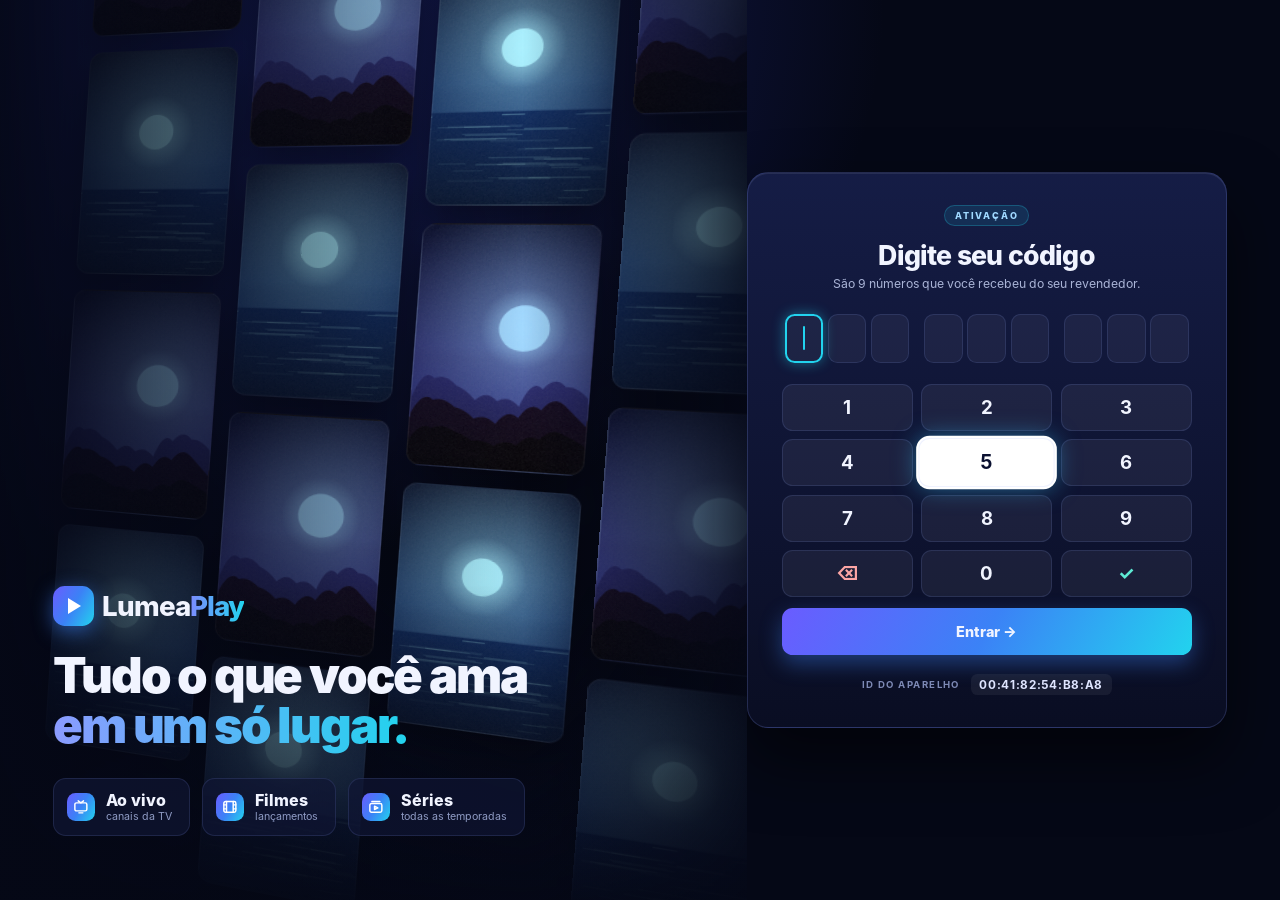
==== web/tv/index.html @ e26d9250 "LumeaPlay: app de TV, projeto Android e painel de códigos - App de TV em HTML/JS: ativação por códig" ====
<!doctype html>
<html lang="pt-BR">
<head>
<meta charset="utf-8">
<meta name="viewport" content="width=device-width,initial-scale=1">
<title>LumeaPlay</title>
<link rel="stylesheet" href="css/app.css">
</head>
<body>
<div class="glowbg"></div>
<div id="app"></div>
<div id="modal" class="hide"></div>
<div id="loading" class="hide"><div class="spin"></div><div id="loadmsg">Carregando…</div></div>
<div id="toast"></div>
<div id="wp" class="hide"><video id="wv" playsinline></video><div class="ov"><h2 id="wt"></h2><div class="bar"><i id="wb"></i></div><div class="tm"><span id="wc"></span><span id="wd"></span></div></div></div>
<script src="js/config.js"></script>
<script src="js/art.js"></script>
<script src="js/m3u.js"></script>
<script src="js/app.js"></script>
</body>
</html>
---- web/tv/css/app.css ----
@font-face{font-family:LInter;src:url(../fonts/Inter-Regular.otf);font-weight:400}
@font-face{font-family:LInter;src:url(../fonts/Inter-SemiBold.otf);font-weight:600}
@font-face{font-family:LInter;src:url(../fonts/Inter-Bold.otf);font-weight:700}
@font-face{font-family:LInter;src:url(../fonts/Inter-ExtraBold.otf);font-weight:800}
@font-face{font-family:LInter;src:url(../fonts/Inter-Black.otf);font-weight:900}
:root{--bg:#050816;--glass:rgba(16,22,52,.72);--line:rgba(140,160,255,.14);--txt:#f1f4ff;--mut:#8f9bc4;
--a1:#5b5bff;--a2:#22d3ee;--grad:linear-gradient(120deg,#6a5cff 0%,#3b82f6 50%,#22d3ee 100%);--glow:0 0 0 .2rem #fff,0 0 2.2rem rgba(56,189,248,.55)}
*{box-sizing:border-box;margin:0;padding:0}
html{font-size:calc(100vw / 120)}
body{width:100vw;height:100vh;overflow:hidden;background:var(--bg);color:var(--txt);font-family:LInter,Inter,Roboto,Arial,sans-serif;-webkit-font-smoothing:antialiased;cursor:none;user-select:none}
svg{width:1.5rem;height:1.5rem;fill:none;stroke:currentColor;stroke-width:2;stroke-linecap:round;stroke-linejoin:round;flex:none}
.glowbg{position:fixed;inset:0;z-index:-1;background:radial-gradient(ellipse at 15% 0%,#1b2475 0%,transparent 45%),var(--bg)}
.hide{display:none!important}
.ell{white-space:nowrap;overflow:hidden;text-overflow:ellipsis}
.logo{display:flex;align-items:center;gap:.75rem;font-weight:800;font-size:1.85rem;letter-spacing:-.035em;white-space:nowrap}
.logo b{width:2.7rem;height:2.7rem;border-radius:.85rem;background:var(--grad);display:grid;place-items:center;box-shadow:0 .5rem 1.8rem rgba(59,130,246,.55);flex:none}
.logo b:after{content:"";border-left:.95rem solid #fff;border-top:.6rem solid transparent;border-bottom:.6rem solid transparent;margin-left:.25rem}
.logo em{font-style:normal;background:linear-gradient(90deg,#7c8cff,#22d3ee);-webkit-background-clip:text;background-clip:text;color:transparent}
.logo.big{font-size:2.6rem}.logo.big b{width:3.8rem;height:3.8rem;border-radius:1.1rem}.logo.big b:after{border-left-width:1.3rem;border-top-width:.8rem;border-bottom-width:.8rem}
.screen{position:absolute;inset:0}

/* ===== ativação ===== */
.lg-wrap{position:absolute;inset:0;display:grid;grid-template-columns:1fr 50rem}
.lg-left{position:relative;overflow:hidden}
.stack{position:absolute;inset:-8rem -4rem -8rem 6rem;display:flex;gap:1.4rem;transform:perspective(90rem) rotateY(-16deg) rotateZ(4deg) scale(1.05);transform-origin:left center}
.colp{display:flex;flex-direction:column;gap:1.4rem}
.pp{width:13rem;height:19.5rem;border-radius:1.1rem;background-size:cover;background-position:center;box-shadow:0 1.5rem 3rem rgba(0,0,0,.5);border:1px solid rgba(255,255,255,.08)}
.lg-fade{position:absolute;inset:0;background:linear-gradient(90deg,rgba(5,8,22,.92) 0%,rgba(5,8,22,.45) 40%,rgba(5,8,22,0) 70%,rgba(5,8,22,.85) 100%),linear-gradient(0deg,rgba(5,8,22,.9),transparent 35%)}
.lg-copy{position:absolute;left:5rem;bottom:6rem;right:8rem}
.lg-copy h1{font-size:4.6rem;font-weight:900;letter-spacing:-.045em;line-height:1.02;margin:2.2rem 0 2.6rem}
.lg-copy h1 span{background:linear-gradient(90deg,#8b9bff,#22d3ee);-webkit-background-clip:text;background-clip:text;color:transparent}
.feat{display:flex;gap:1.2rem}
.feat div{display:grid;grid-template-columns:auto 1fr;column-gap:1rem;align-items:center;padding:1.1rem 1.6rem 1.1rem 1.2rem;border-radius:1.2rem;background:rgba(16,22,52,.7);border:1px solid var(--line)}
.feat svg{grid-row:span 2;width:2.6rem;height:2.6rem;padding:.55rem;border-radius:.8rem;background:var(--grad);color:#fff;stroke-width:2.2}
.feat b{font-size:1.5rem;font-weight:800}.feat small{color:var(--mut);font-size:1rem}
.lg-right{display:flex;align-items:center;justify-content:center;padding:3rem 5rem 3rem 0}
.lg-card{width:100%;padding:3rem 3.2rem;border-radius:2rem;background:linear-gradient(180deg,rgba(22,30,72,.95),rgba(10,14,36,.96));border:1px solid rgba(140,160,255,.2);box-shadow:0 3rem 6rem rgba(0,0,0,.55),inset 0 1px 0 rgba(255,255,255,.08);text-align:center}
.step{display:inline-block;font-size:.85rem;font-weight:800;letter-spacing:.2em;color:#9fd8ff;padding:.4rem .9rem;border-radius:2rem;background:rgba(34,211,238,.1);border:1px solid rgba(34,211,238,.25)}
.lg-card h2{font-size:2.5rem;font-weight:800;letter-spacing:-.03em;margin:1.2rem 0 .5rem}
.lg-card p.sub{color:#a9b3d6;font-size:1.15rem;margin-bottom:2rem;min-height:1.5rem}
.lg-card p.sub.err{color:#fca5a5;font-weight:600}
.code9{display:flex;justify-content:center;gap:1.4rem;margin-bottom:2rem}
.code9 .g{display:flex;gap:.45rem}
.code9 .d{width:3.6rem;height:4.6rem;border-radius:.9rem;background:rgba(255,255,255,.05);border:1px solid var(--line);display:grid;place-items:center;font-size:2.2rem;font-weight:800}
.code9 .d.fill{background:rgba(91,91,255,.18);border-color:rgba(124,140,255,.45)}
.code9 .d.cur{border:2px solid var(--a2);box-shadow:0 0 1.2rem rgba(34,211,238,.45)}
.code9 .d.cur:after{content:"";width:.15rem;height:2.2rem;background:var(--a2);border-radius:1rem;animation:blink 1s steps(2) infinite}
@keyframes blink{50%{opacity:0}}
.shake{animation:shake .4s}
@keyframes shake{20%,60%{transform:translateX(-.8rem)}40%,80%{transform:translateX(.8rem)}}
.kp{display:grid;grid-template-columns:repeat(3,1fr);gap:.8rem;margin-bottom:1rem}
.kp div{height:4.4rem;border-radius:1rem;background:rgba(255,255,255,.06);border:1px solid var(--line);display:grid;place-items:center;font-size:1.75rem;font-weight:700;transition:transform .12s}
.kp div.del{color:#fca5a5}.kp div.okk{color:#5eead4}
.kp div.on,.enter.on{background:#fff;color:#0a1030;box-shadow:var(--glow);transform:scale(1.04)}
.enter{height:4.4rem;border-radius:1rem;background:var(--grad);display:grid;place-items:center;font-size:1.35rem;font-weight:800;box-shadow:0 .8rem 2rem rgba(59,130,246,.4);margin-bottom:1.8rem;transition:transform .12s}
.dev{display:flex;justify-content:center;align-items:center;gap:1rem;color:#7d89b5;font-size:.9rem;font-weight:700;letter-spacing:.15em}
.dev b{color:#dfe5ff;letter-spacing:.06em;font-size:1.1rem;padding:.35rem .8rem;border-radius:.6rem;background:rgba(255,255,255,.06)}

/* ===== perfis ===== */
.prof{height:100vh;display:flex;flex-direction:column;align-items:center;justify-content:center;gap:3rem}
.prof .logo{position:absolute;top:3rem;left:4rem}
.prof h1{font-size:3.4rem;font-weight:800;letter-spacing:-.03em}
.prof p.s{color:var(--mut);font-size:1.3rem;margin-top:-2rem}
.pfs{display:flex;gap:2.4rem}
.pf{text-align:center;color:#8f9bc4;font-size:1.35rem;font-weight:600;width:11rem}
.pf .a{width:11rem;height:11rem;border-radius:50%;margin-bottom:1rem;display:grid;place-items:center;font-size:5rem;transition:transform .15s}
.pf.on{color:#fff}.pf.on .a{box-shadow:var(--glow);transform:scale(1.07)}
.ghost{border:1px solid var(--line);background:var(--glass);color:#b4bede;padding:.9rem 2.4rem;border-radius:3rem;font-size:1.15rem;font-weight:600}
.ghost.on{background:#fff;color:#0a1030;box-shadow:var(--glow)}
.pf .x{display:block;font-size:.95rem;color:#fca5a5;margin-top:.3rem}

/* ===== nav ===== */
.nav{position:absolute;z-index:5;top:0;left:0;right:0;height:7.5rem;display:flex;align-items:center;padding:0 4rem;gap:3rem;background:linear-gradient(180deg,rgba(5,8,22,.95),rgba(5,8,22,0))}
.nav .items{display:flex;gap:.4rem;margin:0 auto;padding:.45rem;border-radius:3rem;background:var(--glass);border:1px solid var(--line)}
.nav .items div{display:flex;align-items:center;gap:.6rem;font-size:1.2rem;color:#b4bede;font-weight:600;padding:.75rem 1.6rem;border-radius:3rem;transition:background .15s}
.nav .items div svg{width:1.35rem;height:1.35rem}
.nav .items div.sel{color:#fff;background:var(--grad);box-shadow:0 .4rem 1.5rem rgba(59,130,246,.45)}
.nav .items div.on{background:#fff;color:#0a1030;box-shadow:var(--glow)}
.nav .right{display:flex;align-items:center;gap:1.4rem;font-size:1.25rem;color:#dfe5ff;font-weight:600}
.ib{width:3rem;height:3rem;border-radius:50%;background:var(--glass);border:1px solid var(--line);display:grid;place-items:center}
.ib.on{background:#fff;color:#0a1030;box-shadow:var(--glow)}
.av{width:3rem;height:3rem;border-radius:50%;display:grid;place-items:center;font-size:1.5rem;box-shadow:0 0 0 .18rem rgba(255,255,255,.25)}
.av.on{box-shadow:var(--glow)}
#tab{position:absolute;inset:0}

/* ===== listas ===== */
.panel{background:var(--glass);border:1px solid var(--line);border-radius:1.4rem;padding:1rem;display:flex;flex-direction:column;overflow:hidden}
.panel h4{font-size:.85rem;letter-spacing:.18em;color:var(--mut);padding:.6rem .8rem 1rem;font-weight:700;flex:none}
.vl{position:relative;flex:1;overflow:hidden}
.vl .tr{position:absolute;left:0;right:0;top:0;transition:transform .16s ease-out}
.vl .it{position:absolute;left:0;right:0}
.empty{color:var(--mut);font-size:1.2rem;padding:2rem 1rem;text-align:center}

.lv-cols{position:absolute;left:4rem;top:9rem;bottom:3rem;width:44rem;display:flex}
.lv-cols .panel{flex:1}
.cat{display:flex;align-items:center;gap:1rem;padding:0 1rem;height:4.2rem;margin:.2rem 0;border-radius:.9rem;font-size:1.15rem;color:#b4bede}
.cat em{font-style:normal;width:2.6rem;height:2.6rem;border-radius:.7rem;background:rgba(255,255,255,.06);display:grid;place-items:center;font-size:1.2rem;flex:none}
.cat b{flex:1;font-weight:600;min-width:0}
.cat span{font-size:.95rem;color:#6b779f}
.cat i{font-style:normal;color:#6b779f;font-size:1.6rem;margin-left:.4rem}
.cat.on{background:#fff;color:#0a1030;box-shadow:0 0 2rem rgba(56,189,248,.35)}
.cat.on em{background:var(--grad)}.cat.on span,.cat.on i{color:#5a6488}
.back{display:flex;align-items:center;gap:1rem;padding:.6rem .8rem 1.1rem;margin-bottom:.6rem;border-bottom:1px solid var(--line);flex:none}
.back>span{width:2.6rem;height:2.6rem;border-radius:50%;background:rgba(255,255,255,.08);display:grid;place-items:center;font-size:1.6rem}
.back small{display:block;font-size:.75rem;letter-spacing:.15em;color:var(--mut);font-weight:700}
.back b{font-size:1.35rem}.back em{margin-left:auto;font-style:normal;color:var(--mut)}
.chi{display:flex;align-items:center;gap:1rem;padding:0 .8rem;height:4.6rem;margin:.15rem 0;border-radius:.9rem}
.chi .no{width:2.6rem;color:#6b779f;font-weight:700;font-size:.95rem;flex:none}
.lgo{width:4.6rem;height:3rem;border-radius:.6rem;display:grid;place-items:center;font-weight:900;font-size:.9rem;flex:none;overflow:hidden;position:relative;color:#fff}
.lgo img{position:absolute;inset:0;width:100%;height:100%;object-fit:contain;background:#0d1433;padding:.25rem}
.chi .tx{flex:1;min-width:0}
.chi .tx b{display:block;font-size:1.15rem;font-weight:700}
.chi .tx small{display:block;color:#8f9bc4;font-size:.9rem}
.chi .st{color:#fbbf24;font-size:1.1rem}
.chi.on{background:#fff;color:#0a1030;box-shadow:0 0 2rem rgba(56,189,248,.35)}.chi.on .tx small,.chi.on .no{color:#5a6488}
.pv{position:absolute;right:4rem;top:9rem;width:66rem;height:37rem;border-radius:1.4rem;overflow:hidden;border:1px solid var(--line);box-shadow:0 2rem 5rem rgba(0,0,0,.5);background:#0a1030 center/cover}
.pv .blur{position:absolute;inset:-2rem;background:center/cover;filter:blur(2.5rem) saturate(1.4);opacity:.55}
.pv .big{position:absolute;left:50%;top:46%;transform:translate(-50%,-50%);width:22rem;height:14rem;display:grid;place-items:center}
.pv .big img{max-width:100%;max-height:100%;object-fit:contain;filter:drop-shadow(0 1rem 2rem rgba(0,0,0,.5))}
.pv .big .ini{font-size:6rem;font-weight:900;letter-spacing:-.04em}
.pv:after{content:"";position:absolute;inset:0;background:linear-gradient(0deg,rgba(3,6,20,.8),transparent 45%)}
.pv .hint{position:absolute;z-index:2;left:2rem;bottom:1.6rem;font-size:1.1rem;color:#cfd6f2;display:flex;gap:1.5rem}
.pv .hint b{display:inline-grid;place-items:center;min-width:2.4rem;height:1.8rem;padding:0 .5rem;border-radius:.4rem;background:rgba(255,255,255,.15);color:#fff;font-size:.85rem;margin-right:.5rem}
.lv-info{position:absolute;right:4rem;top:47.5rem;width:66rem;display:flex;gap:1.6rem;align-items:center;padding:1.5rem 1.8rem;border-radius:1.4rem;background:var(--glass);border:1px solid var(--line)}
.lv-info .chn{font-size:1rem;color:var(--mut)}
.lv-info h2{font-size:2rem;font-weight:800;letter-spacing:-.02em;max-width:36rem}
.lv-info p{font-size:1.1rem;color:#cfd6f2}
.badge{display:inline-flex;align-items:center;gap:.5rem;background:#ef4444;font-weight:800;font-size:.9rem;letter-spacing:.12em;padding:.35rem .8rem;border-radius:.5rem;flex:none}
.badge:before{content:"";width:.5rem;height:.5rem;background:#fff;border-radius:50%}
.btns{display:flex;gap:1rem}
.btn{display:flex;align-items:center;gap:.8rem;padding:1.05rem 2.1rem;border-radius:1rem;font-size:1.25rem;font-weight:700;background:rgba(255,255,255,.1);border:1px solid var(--line);white-space:nowrap;transition:transform .12s}
.btn.w{background:var(--grad);border-color:transparent;box-shadow:0 .6rem 2rem rgba(59,130,246,.45)}
.btn.on{box-shadow:var(--glow);transform:scale(1.04);background:#fff;color:#0a1030}

/* ===== VOD ===== */
.hero{position:absolute;left:0;right:0;top:0;height:40rem;background:#0a1030;overflow:hidden}
.hero .bg{position:absolute;right:0;top:0;width:70%;height:100%;background:center/cover;filter:saturate(1.2);transition:opacity .3s}
.hero .bgb{position:absolute;inset:-3rem;background:center/cover;filter:blur(3rem) saturate(1.3);opacity:.5}
.hero:before{content:"";position:absolute;inset:0;z-index:1;background:linear-gradient(90deg,var(--bg) 25%,rgba(5,8,22,.75) 45%,rgba(5,8,22,.1) 80%)}
.hero:after{content:"";position:absolute;inset:auto 0 0 0;height:20rem;z-index:1;background:linear-gradient(0deg,var(--bg) 15%,rgba(5,8,22,0))}
.hc{position:absolute;z-index:2;left:4rem;top:10rem;width:52rem}
.kind{display:flex;align-items:center;gap:.7rem;font-weight:700;letter-spacing:.22em;font-size:.95rem;color:#9fd8ff;margin-bottom:1rem;text-transform:uppercase}
.kind i{width:.55rem;height:.55rem;border-radius:50%;background:var(--a2);box-shadow:0 0 .8rem var(--a2)}
.ttl{font-size:4.4rem;font-weight:900;line-height:1;letter-spacing:-.045em;margin-bottom:1.2rem;text-shadow:0 .4rem 2rem rgba(0,0,0,.5);display:-webkit-box;-webkit-line-clamp:2;-webkit-box-orient:vertical;overflow:hidden}
.meta{display:flex;align-items:center;gap:.7rem;font-size:1.1rem;color:#cfd6f2;margin-bottom:1.1rem;flex-wrap:wrap}
.meta>span{padding:.3rem .8rem;border-radius:.5rem;background:rgba(255,255,255,.07);border:1px solid var(--line)}
.meta .m{color:#5eead4;background:rgba(45,212,191,.12);border-color:rgba(45,212,191,.3);font-weight:700}
.rows{position:absolute;z-index:2;left:0;right:0;top:31rem;bottom:0;overflow:hidden}
.row{position:absolute;left:0;right:0;height:24rem;padding-left:4rem;transition:top .18s ease-out}
.row h3{font-size:1.45rem;font-weight:800;margin-bottom:1rem;display:flex;align-items:center;gap:.9rem}
.row h3:before{content:"";width:.3rem;height:1.4rem;border-radius:1rem;background:var(--grad)}
.row h3 small{color:var(--mut);font-size:1rem;font-weight:500}
.strip{position:relative;height:19rem}
.strip .tr{position:absolute;left:0;top:0;height:100%;transition:transform .16s ease-out}
.po{position:absolute;top:.5rem;width:11.6rem;height:17.4rem;border-radius:1rem;background:#101839 center/cover;overflow:hidden;border:1px solid var(--line);transition:transform .15s}
.po img{position:absolute;inset:0;width:100%;height:100%;object-fit:cover}
.po .t{position:absolute;left:.7rem;right:.7rem;bottom:.8rem;font-size:1.05rem;font-weight:800;line-height:1.15;text-shadow:0 .2rem .8rem rgba(0,0,0,.9);z-index:1}
.po:before{content:"";position:absolute;inset:0;z-index:1;background:linear-gradient(0deg,rgba(3,6,20,.85),rgba(3,6,20,0) 50%)}
.po.img:before,.po.img .t{display:none}
.po .pg{position:absolute;left:.6rem;right:.6rem;bottom:.5rem;height:.3rem;border-radius:1rem;background:rgba(255,255,255,.25);z-index:2}.po .pg i{display:block;height:100%;border-radius:1rem;background:var(--grad)}
.po.on{transform:scale(1.08);z-index:3;box-shadow:var(--glow);border-color:transparent}
.vod-empty{position:absolute;left:4rem;top:14rem;font-size:1.6rem;color:var(--mut)}

/* ===== detalhe ===== */
.det .hero{height:100%}
.det .hero:before{background:linear-gradient(90deg,var(--bg) 22%,rgba(5,8,22,.8) 45%,rgba(5,8,22,.15) 80%)}
.det .hc{top:7rem}
.det .poster{position:absolute;z-index:2;right:6rem;top:7rem;width:20rem;height:30rem;border-radius:1.4rem;background:#101839 center/cover;box-shadow:0 2rem 5rem rgba(0,0,0,.6);border:1px solid var(--line);overflow:hidden}
.det .poster img{width:100%;height:100%;object-fit:cover}
.det .syn{font-size:1.25rem;line-height:1.55;color:#d7ddf5;margin-bottom:1.8rem;max-width:46rem}
.eprow{position:absolute;z-index:3;left:4rem;right:0;bottom:3rem}
.sel-s{display:inline-flex;gap:.4rem;margin-bottom:1.3rem;padding:.4rem;border-radius:3rem;background:var(--glass);border:1px solid var(--line);max-width:calc(100% - 4rem);overflow:hidden}
.sel-s span{font-size:1.1rem;font-weight:700;padding:.6rem 1.3rem;border-radius:3rem;color:#b4bede;white-space:nowrap}
.sel-s span.s{background:var(--grad);color:#fff}
.sel-s span.on{background:#fff;color:#0a1030;box-shadow:var(--glow)}
.eps{position:relative;height:13rem}
.eps .tr{position:absolute;left:0;top:0;height:100%;transition:transform .16s ease-out}
.ep{position:absolute;top:0;width:21rem;height:12.4rem;padding:1.1rem 1.2rem;border-radius:1.2rem;background:rgba(16,22,52,.8);border:1px solid var(--line);transition:transform .15s}
.ep .n{display:inline-block;font-size:.85rem;font-weight:800;letter-spacing:.12em;color:#9fd8ff;margin-bottom:.5rem}
.ep h5{font-size:1.2rem;font-weight:700;line-height:1.25;display:-webkit-box;-webkit-line-clamp:3;-webkit-box-orient:vertical;overflow:hidden}
.ep .pg{position:absolute;left:1.2rem;right:1.2rem;bottom:1rem;height:.3rem;border-radius:1rem;background:rgba(255,255,255,.18)}.ep .pg i{display:block;height:100%;border-radius:1rem;background:var(--grad)}
.ep .ok{position:absolute;right:1rem;top:1rem;color:#5eead4;font-size:1rem;font-weight:800}
.ep.on{background:#fff;color:#0a1030;box-shadow:var(--glow);transform:scale(1.04)}.ep.on .n{color:#2563eb}

/* ===== config ===== */
.cfg{position:absolute;left:4rem;right:4rem;top:9.5rem;bottom:3rem;display:grid;grid-template-columns:24rem 1fr;column-gap:2rem;row-gap:2rem;align-content:start}
.cfg h1{font-size:2.6rem;font-weight:800;letter-spacing:-.03em;grid-column:1/-1}
.opts{background:var(--glass);border:1px solid var(--line);border-radius:1.4rem;padding:1rem;align-self:start}
.opts div{font-size:1.2rem;color:#b4bede;padding:1rem 1.1rem;border-radius:.9rem;margin-bottom:.2rem;display:flex;gap:1rem;align-items:center;font-weight:600}
.opts div.sel{background:rgba(59,130,246,.18);color:#fff}
.opts div.on{background:#fff;color:#0a1030}
.pan{background:var(--glass);border:1px solid var(--line);border-radius:1.4rem;padding:.6rem 2rem}
.li{display:flex;justify-content:space-between;align-items:center;gap:2rem;padding:1.4rem 0;border-bottom:1px solid var(--line);font-size:1.3rem;font-weight:600}
.li:last-child{border:0}
.li small{display:block;color:#7d89b5;font-size:.9rem;margin-bottom:.35rem;letter-spacing:.12em;font-weight:700}
.li .g{color:#5eead4;font-weight:700}.li .r{color:#fca5a5;font-weight:700}.li .m{color:var(--mut);font-weight:500}
.plan{display:flex;gap:1.6rem;align-items:center;background:var(--grad);border-radius:1.4rem;padding:1.8rem 2.2rem;margin-bottom:1.2rem;box-shadow:0 1rem 3rem rgba(59,130,246,.35)}
.plan .logo b{background:rgba(255,255,255,.2);box-shadow:none}
.plan h3{font-size:1.6rem;font-weight:800}.plan p{color:#e8f3ff;font-size:1.1rem;margin-top:.3rem}
.plan .d{margin-left:auto;text-align:right}.plan .d b{font-size:3.4rem;font-weight:900;line-height:1;letter-spacing:-.04em}.plan .d small{display:block;color:#e8f3ff;font-weight:600}
.pan .btns{padding:1.4rem 0}
.choice{display:flex;gap:.8rem;flex-wrap:wrap;padding:1.4rem 0}
.choice span{padding:.9rem 1.6rem;border-radius:3rem;background:rgba(255,255,255,.07);border:1px solid var(--line);font-size:1.15rem;font-weight:700}
.choice span.s{background:var(--grad);border-color:transparent}
.choice span.on{background:#fff;color:#0a1030;box-shadow:var(--glow)}

/* ===== busca ===== */
.srch{position:absolute;left:4rem;right:4rem;top:9.5rem;bottom:3rem;display:grid;grid-template-columns:38rem 1fr;gap:2rem}
.sq{height:4.4rem;border-radius:1rem;background:rgba(255,255,255,.06);border:1px solid var(--line);display:flex;align-items:center;gap:1rem;padding:0 1.3rem;font-size:1.5rem;font-weight:700;margin-bottom:1.2rem}
.sq span{color:var(--mut);font-weight:500}
.kb{display:grid;grid-template-columns:repeat(6,1fr);gap:.5rem}
.kb div{height:3.6rem;border-radius:.7rem;background:rgba(255,255,255,.06);display:grid;place-items:center;font-size:1.3rem;font-weight:700}
.kb div.w2{grid-column:span 2}.kb div.w3{grid-column:span 3}
.kb div.on{background:#fff;color:#0a1030;box-shadow:var(--glow)}
.res .chi .tp{font-size:.8rem;font-weight:800;letter-spacing:.1em;padding:.25rem .6rem;border-radius:.4rem;background:rgba(59,130,246,.2);color:#9fd8ff}
.res .chi.on .tp{background:#dbeafe;color:#1d4ed8}

/* ===== overlays ===== */
#loading{position:fixed;inset:0;z-index:50;background:rgba(5,8,22,.88);display:flex;flex-direction:column;align-items:center;justify-content:center;gap:2rem;font-size:1.4rem;font-weight:600;color:#cfd6f2}
.spin{width:5rem;height:5rem;border-radius:50%;border:.45rem solid rgba(255,255,255,.1);border-top-color:var(--a2);animation:sp 1s linear infinite}
@keyframes sp{to{transform:rotate(360deg)}}
#toast{position:fixed;z-index:60;left:50%;bottom:4rem;transform:translateX(-50%) translateY(10rem);padding:1.1rem 2rem;border-radius:1rem;background:#fff;color:#0a1030;font-size:1.2rem;font-weight:700;box-shadow:0 1rem 3rem rgba(0,0,0,.5);transition:transform .25s;max-width:70rem;text-align:center}
#toast.show{transform:translateX(-50%) translateY(0)}
#modal{position:fixed;inset:0;z-index:55;background:rgba(3,6,20,.75);display:grid;place-items:center}
.mbox{width:46rem;padding:2.6rem;border-radius:1.8rem;background:linear-gradient(180deg,rgba(22,30,72,.98),rgba(10,14,36,.98));border:1px solid rgba(140,160,255,.25);text-align:center;box-shadow:0 3rem 6rem rgba(0,0,0,.6)}
.mbox h2{font-size:2rem;font-weight:800;margin-bottom:.8rem}
.mbox p{color:#a9b3d6;font-size:1.2rem;line-height:1.5;margin-bottom:2rem}
.mbox .btns{justify-content:center}
#wp{position:fixed;inset:0;z-index:40;background:#000}
#wp video{width:100%;height:100%;object-fit:contain;background:#000}
#wp .ov{position:absolute;left:0;right:0;bottom:0;padding:3rem 4rem;background:linear-gradient(0deg,rgba(0,0,0,.85),transparent);transition:opacity .3s}
#wp .ov h2{font-size:1.8rem;margin-bottom:1rem}
#wp .bar{height:.45rem;background:rgba(255,255,255,.2);border-radius:1rem}#wp .bar i{display:block;height:100%;background:var(--grad);border-radius:1rem}
#wp .tm{display:flex;justify-content:space-between;font-size:1.1rem;margin-top:.6rem;color:#cfd6f2}
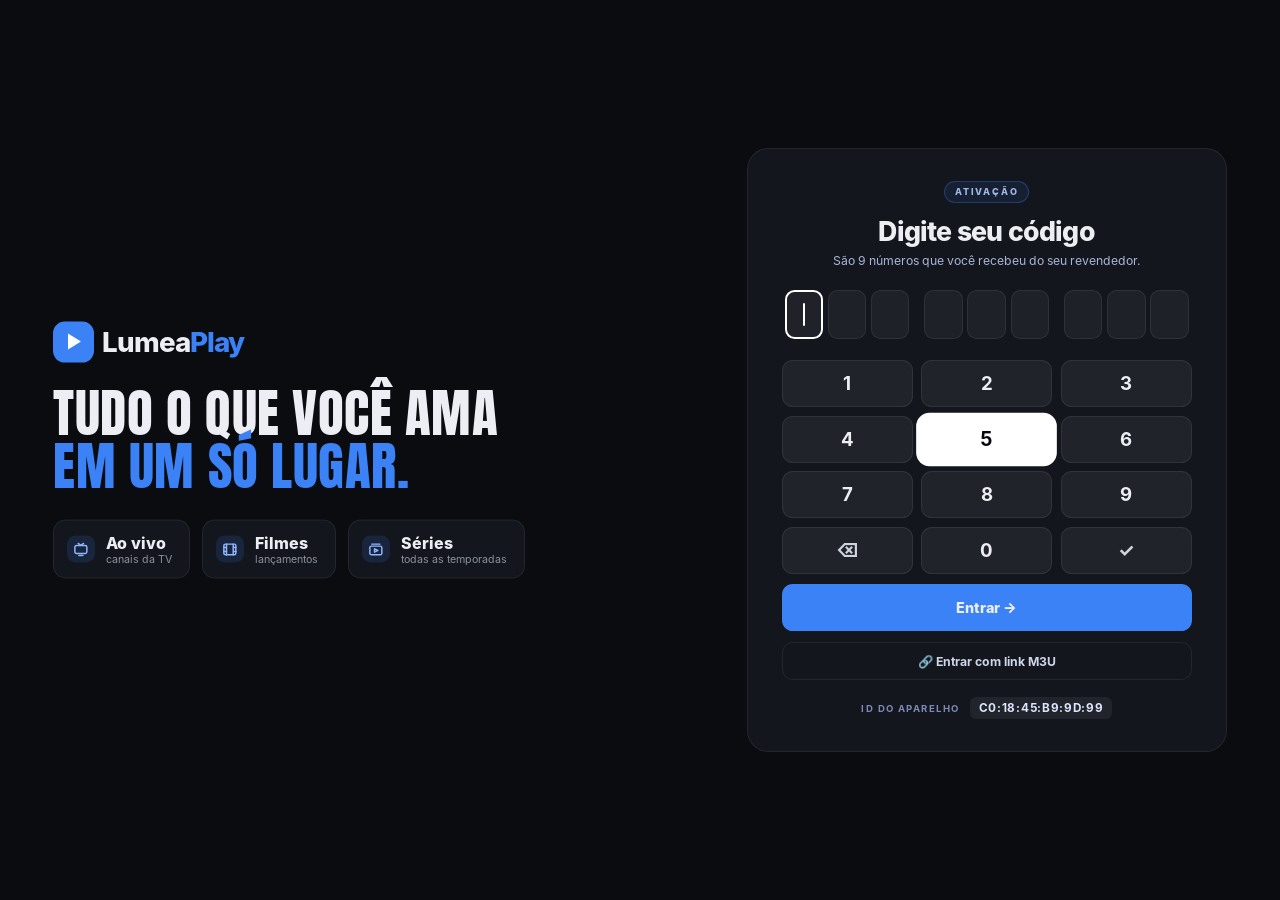
==== commit 1024bca2: "App mais leve e visual profissional, guia de programação e anti-travamento - Remove efeitos pesados " ====
--- a/web/tv/index.html
+++ b/web/tv/index.html
@@ -14,7 +14,6 @@
 <div id="toast"></div>
 <div id="wp" class="hide"><video id="wv" playsinline></video><div class="ov"><h2 id="wt"></h2><div class="bar"><i id="wb"></i></div><div class="tm"><span id="wc"></span><span id="wd"></span></div></div></div>
 <script src="js/config.js"></script>
-<script src="js/art.js"></script>
 <script src="js/m3u.js"></script>
 <script src="js/app.js"></script>
 </body>
--- a/web/tv/css/app.css
+++ b/web/tv/css/app.css
@@ -3,21 +3,26 @@
 @font-face{font-family:LInter;src:url(../fonts/Inter-Bold.otf);font-weight:700}
 @font-face{font-family:LInter;src:url(../fonts/Inter-ExtraBold.otf);font-weight:800}
 @font-face{font-family:LInter;src:url(../fonts/Inter-Black.otf);font-weight:900}
-:root{--bg:#050816;--glass:rgba(16,22,52,.72);--line:rgba(140,160,255,.14);--txt:#f1f4ff;--mut:#8f9bc4;
---a1:#5b5bff;--a2:#22d3ee;--grad:linear-gradient(120deg,#6a5cff 0%,#3b82f6 50%,#22d3ee 100%);--glow:0 0 0 .2rem #fff,0 0 2.2rem rgba(56,189,248,.55)}
+@font-face{font-family:LDisp;src:url(../fonts/Anton-Regular.ttf)}
+:root{--bg:#04060c;--card:#0b101c;--card2:#111829;--line:rgba(120,150,255,.12);--txt:#f3f6ff;--mut:#8b95b2;
+--blue:#2f7cff;--cyan:#22d3ee;--grad:linear-gradient(120deg,#1d4ed8 0%,#2f7cff 50%,#22d3ee 100%);
+--glow:0 0 0 .2rem #fff,0 0 2rem rgba(47,124,255,.45);--disp:LDisp,Anton,Impact,sans-serif}
 *{box-sizing:border-box;margin:0;padding:0}
 html{font-size:calc(100vw / 120)}
 body{width:100vw;height:100vh;overflow:hidden;background:var(--bg);color:var(--txt);font-family:LInter,Inter,Roboto,Arial,sans-serif;-webkit-font-smoothing:antialiased;cursor:none;user-select:none}
 svg{width:1.5rem;height:1.5rem;fill:none;stroke:currentColor;stroke-width:2;stroke-linecap:round;stroke-linejoin:round;flex:none}
-.glowbg{position:fixed;inset:0;z-index:-1;background:radial-gradient(ellipse at 15% 0%,#1b2475 0%,transparent 45%),var(--bg)}
+.glowbg{position:fixed;inset:0;z-index:-1;background:radial-gradient(ellipse at 10% 0%,#0f1d4a 0%,transparent 45%),var(--bg)}
 .hide{display:none!important}
 .ell{white-space:nowrap;overflow:hidden;text-overflow:ellipsis}
+.mut{color:var(--mut);font-size:1.1rem}
+.screen{position:absolute;inset:0}
 .logo{display:flex;align-items:center;gap:.75rem;font-weight:800;font-size:1.85rem;letter-spacing:-.035em;white-space:nowrap}
-.logo b{width:2.7rem;height:2.7rem;border-radius:.85rem;background:var(--grad);display:grid;place-items:center;box-shadow:0 .5rem 1.8rem rgba(59,130,246,.55);flex:none}
+.logo b{width:2.7rem;height:2.7rem;border-radius:.85rem;background:var(--grad);display:grid;place-items:center;box-shadow:0 .5rem 1.8rem rgba(47,124,255,.5);flex:none}
 .logo b:after{content:"";border-left:.95rem solid #fff;border-top:.6rem solid transparent;border-bottom:.6rem solid transparent;margin-left:.25rem}
-.logo em{font-style:normal;background:linear-gradient(90deg,#7c8cff,#22d3ee);-webkit-background-clip:text;background-clip:text;color:transparent}
+.logo em{font-style:normal;background:linear-gradient(90deg,#5b9bff,#22d3ee);-webkit-background-clip:text;background-clip:text;color:transparent}
 .logo.big{font-size:2.6rem}.logo.big b{width:3.8rem;height:3.8rem;border-radius:1.1rem}.logo.big b:after{border-left-width:1.3rem;border-top-width:.8rem;border-bottom-width:.8rem}
-.screen{position:absolute;inset:0}
+.logo.sm{font-size:1.5rem;margin-bottom:2.2rem}.logo.sm b{width:2.3rem;height:2.3rem;border-radius:.7rem}
+.q{font-style:normal;font-size:.75rem;font-weight:800;padding:.1rem .45rem;border:1px solid rgba(255,255,255,.55);border-radius:.3rem;color:#e7ecff;flex:none;letter-spacing:.03em}
 
 /* ===== ativação ===== */
 .lg-wrap{position:absolute;inset:0;display:grid;grid-template-columns:1fr 50rem}
@@ -25,34 +30,34 @@
 .stack{position:absolute;inset:-8rem -4rem -8rem 6rem;display:flex;gap:1.4rem;transform:perspective(90rem) rotateY(-16deg) rotateZ(4deg) scale(1.05);transform-origin:left center}
 .colp{display:flex;flex-direction:column;gap:1.4rem}
 .pp{width:13rem;height:19.5rem;border-radius:1.1rem;background-size:cover;background-position:center;box-shadow:0 1.5rem 3rem rgba(0,0,0,.5);border:1px solid rgba(255,255,255,.08)}
-.lg-fade{position:absolute;inset:0;background:linear-gradient(90deg,rgba(5,8,22,.92) 0%,rgba(5,8,22,.45) 40%,rgba(5,8,22,0) 70%,rgba(5,8,22,.85) 100%),linear-gradient(0deg,rgba(5,8,22,.9),transparent 35%)}
+.lg-fade{position:absolute;inset:0;background:linear-gradient(90deg,rgba(4,6,12,.94) 0%,rgba(4,6,12,.5) 40%,rgba(4,6,12,0) 70%,rgba(4,6,12,.88) 100%),linear-gradient(0deg,rgba(4,6,12,.92),transparent 35%)}
 .lg-copy{position:absolute;left:5rem;bottom:6rem;right:8rem}
-.lg-copy h1{font-size:4.6rem;font-weight:900;letter-spacing:-.045em;line-height:1.02;margin:2.2rem 0 2.6rem}
-.lg-copy h1 span{background:linear-gradient(90deg,#8b9bff,#22d3ee);-webkit-background-clip:text;background-clip:text;color:transparent}
+.lg-copy h1{font-family:var(--disp);font-weight:400;font-size:5.6rem;text-transform:uppercase;letter-spacing:.01em;line-height:1;margin:2.2rem 0 2.6rem}
+.lg-copy h1 span{background:linear-gradient(90deg,#5b9bff,#22d3ee);-webkit-background-clip:text;background-clip:text;color:transparent}
 .feat{display:flex;gap:1.2rem}
-.feat div{display:grid;grid-template-columns:auto 1fr;column-gap:1rem;align-items:center;padding:1.1rem 1.6rem 1.1rem 1.2rem;border-radius:1.2rem;background:rgba(16,22,52,.7);border:1px solid var(--line)}
+.feat div{display:grid;grid-template-columns:auto 1fr;column-gap:1rem;align-items:center;padding:1.1rem 1.6rem 1.1rem 1.2rem;border-radius:1.2rem;background:rgba(11,16,28,.8);border:1px solid var(--line)}
 .feat svg{grid-row:span 2;width:2.6rem;height:2.6rem;padding:.55rem;border-radius:.8rem;background:var(--grad);color:#fff;stroke-width:2.2}
 .feat b{font-size:1.5rem;font-weight:800}.feat small{color:var(--mut);font-size:1rem}
 .lg-right{display:flex;align-items:center;justify-content:center;padding:3rem 5rem 3rem 0}
-.lg-card{width:100%;padding:3rem 3.2rem;border-radius:2rem;background:linear-gradient(180deg,rgba(22,30,72,.95),rgba(10,14,36,.96));border:1px solid rgba(140,160,255,.2);box-shadow:0 3rem 6rem rgba(0,0,0,.55),inset 0 1px 0 rgba(255,255,255,.08);text-align:center}
-.step{display:inline-block;font-size:.85rem;font-weight:800;letter-spacing:.2em;color:#9fd8ff;padding:.4rem .9rem;border-radius:2rem;background:rgba(34,211,238,.1);border:1px solid rgba(34,211,238,.25)}
+.lg-card{width:100%;padding:3rem 3.2rem;border-radius:2rem;background:linear-gradient(180deg,rgba(17,26,52,.96),rgba(8,12,24,.97));border:1px solid rgba(120,150,255,.2);box-shadow:0 3rem 6rem rgba(0,0,0,.55),inset 0 1px 0 rgba(255,255,255,.08);text-align:center}
+.step{display:inline-block;font-size:.85rem;font-weight:800;letter-spacing:.2em;color:#9cc4ff;padding:.4rem .9rem;border-radius:2rem;background:rgba(47,124,255,.12);border:1px solid rgba(47,124,255,.35)}
 .lg-card h2{font-size:2.5rem;font-weight:800;letter-spacing:-.03em;margin:1.2rem 0 .5rem}
 .lg-card p.sub{color:#a9b3d6;font-size:1.15rem;margin-bottom:2rem;min-height:1.5rem}
 .lg-card p.sub.err{color:#fca5a5;font-weight:600}
 .code9{display:flex;justify-content:center;gap:1.4rem;margin-bottom:2rem}
 .code9 .g{display:flex;gap:.45rem}
 .code9 .d{width:3.6rem;height:4.6rem;border-radius:.9rem;background:rgba(255,255,255,.05);border:1px solid var(--line);display:grid;place-items:center;font-size:2.2rem;font-weight:800}
-.code9 .d.fill{background:rgba(91,91,255,.18);border-color:rgba(124,140,255,.45)}
-.code9 .d.cur{border:2px solid var(--a2);box-shadow:0 0 1.2rem rgba(34,211,238,.45)}
-.code9 .d.cur:after{content:"";width:.15rem;height:2.2rem;background:var(--a2);border-radius:1rem;animation:blink 1s steps(2) infinite}
+.code9 .d.fill{background:rgba(47,124,255,.18);border-color:rgba(91,155,255,.5)}
+.code9 .d.cur{border:2px solid var(--cyan);box-shadow:0 0 1.2rem rgba(34,211,238,.45)}
+.code9 .d.cur:after{content:"";width:.15rem;height:2.2rem;background:var(--cyan);border-radius:1rem;animation:blink 1s steps(2) infinite}
 @keyframes blink{50%{opacity:0}}
 .shake{animation:shake .4s}
 @keyframes shake{20%,60%{transform:translateX(-.8rem)}40%,80%{transform:translateX(.8rem)}}
 .kp{display:grid;grid-template-columns:repeat(3,1fr);gap:.8rem;margin-bottom:1rem}
 .kp div{height:4.4rem;border-radius:1rem;background:rgba(255,255,255,.06);border:1px solid var(--line);display:grid;place-items:center;font-size:1.75rem;font-weight:700;transition:transform .12s}
 .kp div.del{color:#fca5a5}.kp div.okk{color:#5eead4}
-.kp div.on,.enter.on{background:#fff;color:#0a1030;box-shadow:var(--glow);transform:scale(1.04)}
-.enter{height:4.4rem;border-radius:1rem;background:var(--grad);display:grid;place-items:center;font-size:1.35rem;font-weight:800;box-shadow:0 .8rem 2rem rgba(59,130,246,.4);margin-bottom:1.8rem;transition:transform .12s}
+.kp div.on,.enter.on{background:#fff;color:#05070d;box-shadow:var(--glow);transform:scale(1.04)}
+.enter{height:4.4rem;border-radius:1rem;background:var(--grad);display:grid;place-items:center;font-size:1.35rem;font-weight:800;box-shadow:0 .8rem 2rem rgba(47,124,255,.4);margin-bottom:1.8rem;transition:transform .12s}
 .dev{display:flex;justify-content:center;align-items:center;gap:1rem;color:#7d89b5;font-size:.9rem;font-weight:700;letter-spacing:.15em}
 .dev b{color:#dfe5ff;letter-spacing:.06em;font-size:1.1rem;padding:.35rem .8rem;border-radius:.6rem;background:rgba(255,255,255,.06)}
 
@@ -62,167 +67,211 @@
 .prof h1{font-size:3.4rem;font-weight:800;letter-spacing:-.03em}
 .prof p.s{color:var(--mut);font-size:1.3rem;margin-top:-2rem}
 .pfs{display:flex;gap:2.4rem}
-.pf{text-align:center;color:#8f9bc4;font-size:1.35rem;font-weight:600;width:11rem}
+.pf{text-align:center;color:#8b95b2;font-size:1.35rem;font-weight:600;width:11rem}
 .pf .a{width:11rem;height:11rem;border-radius:50%;margin-bottom:1rem;display:grid;place-items:center;font-size:5rem;transition:transform .15s}
 .pf.on{color:#fff}.pf.on .a{box-shadow:var(--glow);transform:scale(1.07)}
-.ghost{border:1px solid var(--line);background:var(--glass);color:#b4bede;padding:.9rem 2.4rem;border-radius:3rem;font-size:1.15rem;font-weight:600}
-.ghost.on{background:#fff;color:#0a1030;box-shadow:var(--glow)}
 .pf .x{display:block;font-size:.95rem;color:#fca5a5;margin-top:.3rem}
-
-/* ===== nav ===== */
-.nav{position:absolute;z-index:5;top:0;left:0;right:0;height:7.5rem;display:flex;align-items:center;padding:0 4rem;gap:3rem;background:linear-gradient(180deg,rgba(5,8,22,.95),rgba(5,8,22,0))}
-.nav .items{display:flex;gap:.4rem;margin:0 auto;padding:.45rem;border-radius:3rem;background:var(--glass);border:1px solid var(--line)}
-.nav .items div{display:flex;align-items:center;gap:.6rem;font-size:1.2rem;color:#b4bede;font-weight:600;padding:.75rem 1.6rem;border-radius:3rem;transition:background .15s}
-.nav .items div svg{width:1.35rem;height:1.35rem}
-.nav .items div.sel{color:#fff;background:var(--grad);box-shadow:0 .4rem 1.5rem rgba(59,130,246,.45)}
-.nav .items div.on{background:#fff;color:#0a1030;box-shadow:var(--glow)}
-.nav .right{display:flex;align-items:center;gap:1.4rem;font-size:1.25rem;color:#dfe5ff;font-weight:600}
-.ib{width:3rem;height:3rem;border-radius:50%;background:var(--glass);border:1px solid var(--line);display:grid;place-items:center}
-.ib.on{background:#fff;color:#0a1030;box-shadow:var(--glow)}
-.av{width:3rem;height:3rem;border-radius:50%;display:grid;place-items:center;font-size:1.5rem;box-shadow:0 0 0 .18rem rgba(255,255,255,.25)}
+.ghost{border:1px solid var(--line);background:rgba(255,255,255,.05);color:#b4bede;padding:.9rem 2.4rem;border-radius:3rem;font-size:1.15rem;font-weight:600}
+.ghost.on{background:#fff;color:#05070d;box-shadow:var(--glow)}
+
+/* ===== barra superior ===== */
+.nav{position:absolute;z-index:6;top:0;left:0;right:0;height:7.5rem;display:flex;align-items:center;padding:0 3rem;background:linear-gradient(180deg,rgba(4,6,12,.94),rgba(4,6,12,0))}
+.nl{display:flex;align-items:center;gap:2rem}
+#clock{font-size:1.3rem;color:#a7b0c8;font-weight:500;white-space:nowrap}
+.nav .items{position:absolute;left:50%;transform:translateX(-50%);display:flex;gap:.3rem;padding:.4rem;border-radius:3rem;background:rgba(255,255,255,.07);border:1px solid rgba(255,255,255,.08)}
+.nav .items div{font-size:1.35rem;font-weight:700;color:#8e97ad;padding:.8rem 1.9rem;border-radius:3rem;transition:background .15s}
+.nav .items div.sel{background:rgba(47,124,255,.28);color:#fff}
+.nav .items div.on{background:#fff;color:#05070d;box-shadow:0 0 1.6rem rgba(255,255,255,.25)}
+.nav .right{margin-left:auto;display:flex;align-items:center;gap:1.2rem}
+.ib{width:3.6rem;height:3.6rem;border-radius:50%;display:grid;place-items:center;color:#fff}
+.ib svg{width:1.8rem;height:1.8rem}
+.ib.on{background:#fff;color:#05070d;box-shadow:var(--glow)}
+.av{width:3.6rem;height:3.6rem;border-radius:50%;display:grid;place-items:center;font-size:1.7rem;box-shadow:0 0 0 .15rem rgba(255,255,255,.55)}
 .av.on{box-shadow:var(--glow)}
 #tab{position:absolute;inset:0}
 
-/* ===== listas ===== */
-.panel{background:var(--glass);border:1px solid var(--line);border-radius:1.4rem;padding:1rem;display:flex;flex-direction:column;overflow:hidden}
-.panel h4{font-size:.85rem;letter-spacing:.18em;color:var(--mut);padding:.6rem .8rem 1rem;font-weight:700;flex:none}
+/* ===== listas virtuais ===== */
 .vl{position:relative;flex:1;overflow:hidden}
 .vl .tr{position:absolute;left:0;right:0;top:0;transition:transform .16s ease-out}
 .vl .it{position:absolute;left:0;right:0}
-.empty{color:var(--mut);font-size:1.2rem;padding:2rem 1rem;text-align:center}
-
-.lv-cols{position:absolute;left:4rem;top:9rem;bottom:3rem;width:44rem;display:flex}
-.lv-cols .panel{flex:1}
-.cat{display:flex;align-items:center;gap:1rem;padding:0 1rem;height:4.2rem;margin:.2rem 0;border-radius:.9rem;font-size:1.15rem;color:#b4bede}
-.cat em{font-style:normal;width:2.6rem;height:2.6rem;border-radius:.7rem;background:rgba(255,255,255,.06);display:grid;place-items:center;font-size:1.2rem;flex:none}
-.cat b{flex:1;font-weight:600;min-width:0}
-.cat span{font-size:.95rem;color:#6b779f}
-.cat i{font-style:normal;color:#6b779f;font-size:1.6rem;margin-left:.4rem}
-.cat.on{background:#fff;color:#0a1030;box-shadow:0 0 2rem rgba(56,189,248,.35)}
-.cat.on em{background:var(--grad)}.cat.on span,.cat.on i{color:#5a6488}
-.back{display:flex;align-items:center;gap:1rem;padding:.6rem .8rem 1.1rem;margin-bottom:.6rem;border-bottom:1px solid var(--line);flex:none}
-.back>span{width:2.6rem;height:2.6rem;border-radius:50%;background:rgba(255,255,255,.08);display:grid;place-items:center;font-size:1.6rem}
-.back small{display:block;font-size:.75rem;letter-spacing:.15em;color:var(--mut);font-weight:700}
-.back b{font-size:1.35rem}.back em{margin-left:auto;font-style:normal;color:var(--mut)}
+.empty{color:var(--mut);font-size:1.2rem;padding:2rem 1rem;text-align:center;line-height:1.5}
+.panel{background:var(--card);border:1px solid var(--line);border-radius:1.2rem;padding:1rem;display:flex;flex-direction:column;overflow:hidden}
+.panel h4{font-size:.85rem;letter-spacing:.18em;color:var(--mut);padding:.6rem .8rem 1rem;font-weight:700;flex:none}
+.lgo{width:4.6rem;height:3rem;border-radius:.6rem;display:grid;place-items:center;font-weight:900;font-size:.9rem;flex:none;overflow:hidden;position:relative;color:#fff}
+.lgo img{position:absolute;inset:0;width:100%;height:100%;object-fit:contain;background:#0d1426;padding:.25rem}
 .chi{display:flex;align-items:center;gap:1rem;padding:0 .8rem;height:4.6rem;margin:.15rem 0;border-radius:.9rem}
-.chi .no{width:2.6rem;color:#6b779f;font-weight:700;font-size:.95rem;flex:none}
-.lgo{width:4.6rem;height:3rem;border-radius:.6rem;display:grid;place-items:center;font-weight:900;font-size:.9rem;flex:none;overflow:hidden;position:relative;color:#fff}
-.lgo img{position:absolute;inset:0;width:100%;height:100%;object-fit:contain;background:#0d1433;padding:.25rem}
 .chi .tx{flex:1;min-width:0}
 .chi .tx b{display:block;font-size:1.15rem;font-weight:700}
-.chi .tx small{display:block;color:#8f9bc4;font-size:.9rem}
-.chi .st{color:#fbbf24;font-size:1.1rem}
-.chi.on{background:#fff;color:#0a1030;box-shadow:0 0 2rem rgba(56,189,248,.35)}.chi.on .tx small,.chi.on .no{color:#5a6488}
-.pv{position:absolute;right:4rem;top:9rem;width:66rem;height:37rem;border-radius:1.4rem;overflow:hidden;border:1px solid var(--line);box-shadow:0 2rem 5rem rgba(0,0,0,.5);background:#0a1030 center/cover}
-.pv .blur{position:absolute;inset:-2rem;background:center/cover;filter:blur(2.5rem) saturate(1.4);opacity:.55}
-.pv .big{position:absolute;left:50%;top:46%;transform:translate(-50%,-50%);width:22rem;height:14rem;display:grid;place-items:center}
-.pv .big img{max-width:100%;max-height:100%;object-fit:contain;filter:drop-shadow(0 1rem 2rem rgba(0,0,0,.5))}
-.pv .big .ini{font-size:6rem;font-weight:900;letter-spacing:-.04em}
-.pv:after{content:"";position:absolute;inset:0;background:linear-gradient(0deg,rgba(3,6,20,.8),transparent 45%)}
-.pv .hint{position:absolute;z-index:2;left:2rem;bottom:1.6rem;font-size:1.1rem;color:#cfd6f2;display:flex;gap:1.5rem}
-.pv .hint b{display:inline-grid;place-items:center;min-width:2.4rem;height:1.8rem;padding:0 .5rem;border-radius:.4rem;background:rgba(255,255,255,.15);color:#fff;font-size:.85rem;margin-right:.5rem}
-.lv-info{position:absolute;right:4rem;top:47.5rem;width:66rem;display:flex;gap:1.6rem;align-items:center;padding:1.5rem 1.8rem;border-radius:1.4rem;background:var(--glass);border:1px solid var(--line)}
-.lv-info .chn{font-size:1rem;color:var(--mut)}
-.lv-info h2{font-size:2rem;font-weight:800;letter-spacing:-.02em;max-width:36rem}
-.lv-info p{font-size:1.1rem;color:#cfd6f2}
-.badge{display:inline-flex;align-items:center;gap:.5rem;background:#ef4444;font-weight:800;font-size:.9rem;letter-spacing:.12em;padding:.35rem .8rem;border-radius:.5rem;flex:none}
-.badge:before{content:"";width:.5rem;height:.5rem;background:#fff;border-radius:50%}
+.chi .tx small{display:block;color:#8b95b2;font-size:.9rem}
+.chi.on{background:#fff;color:#05070d}.chi.on .tx small{color:#5a6488}
+
+/* ===== TV ao vivo ===== */
+.lv-left{position:absolute;left:3rem;top:8.3rem;bottom:2rem;width:33rem;display:flex;flex-direction:column}
+.lv-head{display:flex;align-items:center;gap:.9rem;height:3.4rem;padding:0 .3rem;flex:none}
+.lv-head:before{content:"";width:.3rem;height:1.6rem;background:var(--blue);border-radius:1rem;flex:none}
+.lv-head .lbl{font-size:1.15rem;font-weight:800;letter-spacing:.1em;text-transform:uppercase}
+.lv-head .bk{font-size:2rem;line-height:1;color:var(--mut);margin-right:-.3rem}
+.lv-head em{margin-left:auto;font-style:normal;color:var(--mut);font-weight:600;font-size:1.05rem;white-space:nowrap}
+.lc{display:flex;align-items:stretch;height:calc(100% - .8rem);margin-top:.4rem;background:var(--card);border:.15rem solid rgba(255,255,255,.06);border-radius:1rem;overflow:hidden;transition:background .12s}
+.lc .th{width:8.6rem;flex:none;margin:.7rem;border-radius:.6rem;overflow:hidden;background:#151c2e;display:grid;place-items:center}
+.lc .th .lgo{width:100%;height:100%;border-radius:0;font-size:1.5rem}
+.lc .th.ic{width:4.6rem;font-size:2.2rem;background:rgba(47,124,255,.12)}
+.lc .tx{flex:1;min-width:0;display:flex;flex-direction:column;justify-content:center;gap:.25rem;padding-right:.8rem}
+.lc .nm{display:flex;align-items:center;gap:.6rem;min-width:0}
+.lc .tx b{font-size:1.4rem;font-weight:700;min-width:0}
+.lc small{font-size:1.02rem;color:var(--mut)}
+.lc .no{color:#64708f;font-size:.92rem}
+.lc .ics{width:3.6rem;flex:none;border-left:1px solid var(--line);display:flex;align-items:center;justify-content:center;font-size:1.5rem;color:#56617f}
+.lc .ics i{font-style:normal}.lc .ics .fav{color:#facc15}
+.lc .ar{width:3.4rem;flex:none;display:grid;place-items:center;font-size:2rem;color:#56617f}
+.lc.on{border-color:#fff;background:var(--card2);box-shadow:0 0 2rem rgba(47,124,255,.3)}
+.lc.on .ar,.lc.on .ics{color:#fff}
+.lv-pv{position:absolute;left:37.5rem;right:3rem;top:8.3rem;height:31rem;border-radius:1.2rem;overflow:hidden;background:#0a0f1c;border:1px solid var(--line)}
+.pv-blur{position:absolute;inset:-3rem;background:center/cover;filter:blur(3rem) saturate(1.3);opacity:.65}
+.pv-c{position:absolute;inset:0;display:grid;place-items:center;z-index:1}
+.pv-c img{max-width:28rem;max-height:15rem;object-fit:contain;filter:drop-shadow(0 1rem 2rem rgba(0,0,0,.5))}
+.pv-c .ini{font-size:8rem;font-weight:900;letter-spacing:-.04em;text-shadow:0 1rem 3rem rgba(0,0,0,.4)}
+.lv-pv:after{content:"";position:absolute;inset:0;z-index:1;background:linear-gradient(0deg,rgba(3,5,12,.8),transparent 40%),linear-gradient(180deg,rgba(3,5,12,.5),transparent 30%)}
+.pv-tags{position:absolute;z-index:2;left:1.4rem;top:1.4rem;display:flex;gap:.6rem}
+.pv-tags span{padding:.55rem 1rem;border-radius:.5rem;background:rgba(0,0,0,.6);font-weight:800;font-size:1.2rem}
+.pv-tags .live{background:var(--blue);display:flex;align-items:center;gap:.55rem}
+.pv-tags .live:before{content:"";width:.7rem;height:.7rem;border-radius:50%;background:#fff;animation:blink 1.4s infinite}
+.pv-hint{position:absolute;z-index:2;left:1.6rem;bottom:1.3rem;display:flex;gap:1.6rem;font-size:1.05rem;color:#cfd6ea}
+.pv-hint b{display:inline-grid;place-items:center;min-width:2.3rem;height:1.7rem;padding:0 .45rem;border-radius:.35rem;background:rgba(255,255,255,.16);color:#fff;font-size:.8rem;margin-right:.5rem}
+.lv-now,.lv-next{position:absolute;top:40.8rem;bottom:2rem;background:var(--card);border:1px solid var(--line);border-radius:1.2rem;padding:1.5rem 1.7rem;overflow:hidden}
+.lv-now{left:37.5rem;width:42rem}
+.lv-next{left:80.5rem;right:3rem}
+.sec{display:flex;align-items:center;gap:.9rem;font-size:1.25rem;font-weight:800;letter-spacing:.04em;text-transform:uppercase;margin-bottom:1rem}
+.sec:before{content:"";width:.3rem;height:1.7rem;background:var(--blue);border-radius:1rem}
+.lv-now h2{font-size:2.3rem;font-weight:800;letter-spacing:-.02em}
+.lv-now>p{color:#aab3cc;font-size:1.1rem;margin:.3rem 0 1.1rem}
+.tiles{display:grid;grid-template-columns:repeat(3,1fr);gap:.7rem}
+.tl{display:flex;align-items:center;gap:.8rem;padding:.8rem 1rem;border-radius:.8rem;background:#0f1626;border:1px solid var(--line);min-width:0}
+.tl svg{width:2rem;height:2rem;color:#cfd6ea}
+.tl div{min-width:0}.tl small{display:block;font-size:.88rem;color:var(--mut)}.tl b{display:block;font-size:1.05rem;font-weight:600}
+.sub2{font-size:.9rem;letter-spacing:.12em;text-transform:uppercase;color:var(--mut);font-weight:700;margin:1.1rem 0 .6rem}
+.fns{display:flex;gap:.7rem}
+.fn{display:flex;align-items:center;gap:.7rem;padding:.85rem 1.5rem;border-radius:.8rem;background:#0f1626;border:1px solid var(--line);font-weight:700;font-size:1.1rem;transition:transform .12s}
+.fn svg{width:1.25rem;height:1.25rem}
+.fn.pri{background:var(--grad);border-color:transparent}
+.fn.on{background:#fff;color:#05070d;box-shadow:var(--glow);transform:scale(1.04)}
+.up{display:flex;align-items:center;gap:1rem;padding:.7rem .9rem;border-radius:.8rem;background:#0f1626;border:1px solid var(--line);margin-bottom:.6rem}
+.up .un{width:2.4rem;color:#5b9bff;font-weight:800;font-size:1.05rem;flex:none}
+.up .lgo{width:4.2rem;height:2.8rem}
+.up .tx{flex:1;min-width:0}.up b{display:block;font-size:1.15rem}.up small{display:block;color:var(--mut);font-size:.9rem}
+
+/* ===== filmes e séries ===== */
+.hero{position:absolute;left:0;right:0;top:0;height:46rem;overflow:hidden}
+.hero .bgb{position:absolute;inset:-3rem;background:center/cover;filter:blur(3rem) saturate(1.2);opacity:.3}
+.hero .bg{position:absolute;right:0;top:0;width:72%;height:100%;background-size:cover;background-position:center 22%}
+.hero:after{content:"";position:absolute;inset:0;background:linear-gradient(90deg,var(--bg) 27%,rgba(4,6,12,.86) 40%,rgba(4,6,12,.25) 68%,rgba(4,6,12,.05)),linear-gradient(0deg,var(--bg) 3%,rgba(4,6,12,0) 45%),linear-gradient(180deg,rgba(4,6,12,.6),transparent 18%)}
+.hc{position:absolute;z-index:3;left:3rem;bottom:40.6rem;width:54rem}
+.ttl{font-family:var(--disp);font-weight:400;font-size:6rem;line-height:1.14;padding-top:.15em;text-transform:uppercase;letter-spacing:.01em;margin-bottom:.8rem;text-shadow:0 .4rem 2rem rgba(0,0,0,.5);display:-webkit-box;-webkit-line-clamp:2;-webkit-box-orient:vertical;overflow:hidden}
+.ml{display:flex;flex-wrap:wrap;align-items:center;gap:.8rem;font-size:1.2rem;color:#d3d9ea;font-weight:600}
+.ml i{font-style:normal;color:#56617f}
+.syn{font-size:1.25rem;color:#cfd6ea;line-height:1.5;margin-top:1rem;max-width:46rem}
+.etag{position:absolute;z-index:3;right:0;top:21rem;padding:.6rem 1.6rem .6rem 1.1rem;background:rgba(0,0,0,.55);font-weight:800;font-size:1.3rem;border-left:.45rem solid var(--blue)}
+.rows{position:absolute;z-index:3;left:0;right:0;top:30.5rem;bottom:0;overflow:hidden}
+.row{position:absolute;left:0;right:0;height:22rem;padding-left:3rem;transition:top .18s ease-out}
+.row h3{font-size:1.5rem;font-weight:800;color:#7f89a6;margin-bottom:.8rem}
+.row.act h3{color:#fff}
+.rmark{position:absolute;z-index:4;left:0;top:33.4rem;width:.4rem;height:16.8rem;background:var(--blue);border-radius:0 .3rem .3rem 0;box-shadow:0 0 1.5rem rgba(47,124,255,.7);transition:opacity .2s}
+.strip{position:relative;height:19rem}
+.strip .tr{position:absolute;left:0;top:0;height:100%;transition:transform .16s ease-out}
+.po{position:absolute;top:.4rem;width:11.2rem;height:16.8rem;border-radius:.8rem;background:#101839 center/cover;overflow:hidden;transition:transform .15s;box-shadow:0 .8rem 2rem rgba(0,0,0,.4)}
+.po img{position:absolute;inset:0;width:100%;height:100%;object-fit:cover}
+.po .t{position:absolute;left:.7rem;right:.7rem;bottom:2.2rem;font-family:var(--disp);font-size:1.45rem;line-height:1.05;text-transform:uppercase;text-align:center;text-shadow:0 .2rem .8rem rgba(0,0,0,.9);z-index:1}
+.po:before{content:"";position:absolute;inset:0;z-index:1;background:linear-gradient(0deg,rgba(3,5,12,.88),rgba(3,5,12,0) 55%)}
+.po.img:before,.po.img .t{display:none}
+.po .nw{position:absolute;z-index:2;left:50%;bottom:.7rem;transform:translateX(-50%);background:var(--blue);font-size:.72rem;font-weight:900;letter-spacing:.06em;padding:.22rem .55rem;border-radius:.25rem;white-space:nowrap}
+.po .pg{position:absolute;left:.6rem;right:.6rem;bottom:.5rem;height:.3rem;border-radius:1rem;background:rgba(255,255,255,.25);z-index:2}.po .pg i{display:block;height:100%;border-radius:1rem;background:var(--blue)}
+.po.on{transform:scale(1.07);z-index:3;box-shadow:var(--glow)}
+.rk{position:absolute;top:.4rem;width:19.5rem;height:16.8rem}
+.rk .num{position:absolute;left:0;bottom:-2.2rem;font-family:var(--disp);font-size:17rem;line-height:1;color:transparent;-webkit-text-stroke:.2rem rgba(150,175,230,.45);letter-spacing:-.04em}
+.rk .po{left:7.2rem;top:0;z-index:1}
+.rk.on .po{transform:scale(1.07);box-shadow:var(--glow)}
+.rk.on .num{-webkit-text-stroke-color:var(--blue)}
+.vod-empty{position:absolute;left:4rem;top:14rem;font-size:1.6rem;color:var(--mut)}
+
+/* ===== detalhes ===== */
+.det .hero{height:100%}
+.det .hero .bg{width:64%}
+.det .hero:after{background:linear-gradient(90deg,var(--bg) 33%,rgba(4,6,12,.85) 46%,rgba(4,6,12,.15) 76%),linear-gradient(0deg,var(--bg) 2%,rgba(4,6,12,0) 40%)}
+.dl{position:absolute;z-index:3;left:3.5rem;top:3rem;width:54rem;bottom:2rem;display:flex;flex-direction:column}
+.dl .ttl{font-size:7rem}
+.dl.ser .ttl{font-size:5.6rem}
+.acts{display:flex;flex-direction:column;gap:.35rem;margin-top:2.2rem;width:31rem}
+.ac{display:flex;align-items:center;gap:1rem;padding:.9rem 1.6rem;border-radius:3rem;font-size:1.3rem;font-weight:700;color:#dfe5f5;transition:transform .12s}
+.ac svg{width:1.4rem;height:1.4rem}
+.ac.pri{background:rgba(255,255,255,.12)}
+.ac.on{background:#fff;color:#05070d;box-shadow:0 0 2rem rgba(47,124,255,.35);transform:scale(1.02)}
+.sl{display:flex;align-items:center;gap:.8rem;font-size:1.05rem;font-weight:800;letter-spacing:.14em;text-transform:uppercase;color:#d3d9ea;margin:2rem 0 .8rem;flex:none}
+.sl:before{content:"";width:.3rem;height:1.4rem;background:var(--blue);border-radius:1rem}
+.sl em{font-style:normal;color:var(--mut);letter-spacing:0;text-transform:none;font-weight:600}
+.sns{flex:1;overflow:hidden;width:31rem;position:relative}
+.sns .tr{transition:transform .16s ease-out}
+.sn{display:flex;justify-content:space-between;align-items:center;height:4rem;margin-bottom:.4rem;padding:0 1.4rem;border-radius:.8rem;font-size:1.25rem;font-weight:700;color:#8b95b2}
+.sn em{font-style:normal;font-weight:500;font-size:1.05rem}
+.sn.cur{color:#fff;background:rgba(47,124,255,.15);box-shadow:inset .25rem 0 0 var(--blue)}
+.sn.on{background:#fff;color:#05070d;box-shadow:none}
+.eps-r{position:absolute;z-index:3;left:62rem;right:3rem;top:22rem;bottom:2rem;display:flex;flex-direction:column}
+.eps-r .sl{margin-top:0}
+.epl{flex:1}
+.ep{display:flex;gap:1.3rem;align-items:center;height:calc(100% - .8rem);margin-top:.4rem;padding:.55rem;border-radius:1rem;border:.18rem solid transparent;background:rgba(11,16,28,.55)}
+.ep .th{width:13.4rem;height:7.5rem;flex:none;border-radius:.6rem;background-size:cover;background-position:center 25%;position:relative;overflow:hidden}
+.ep .se{position:absolute;right:.45rem;bottom:.45rem;font-size:.85rem;font-weight:800;padding:.15rem .45rem;background:rgba(0,0,0,.7);border-radius:.3rem}
+.ep .pg{position:absolute;left:0;right:0;bottom:0;height:.3rem;background:rgba(255,255,255,.25)}.ep .pg i{display:block;height:100%;background:var(--blue)}
+.ep .tx{min-width:0;flex:1}.ep b{display:block;font-size:1.3rem;font-weight:700;margin-bottom:.35rem}.ep small{color:var(--mut);font-size:1.05rem}
+.ep.on{border-color:#fff;background:rgba(17,24,41,.92);box-shadow:0 0 2rem rgba(47,124,255,.3)}
+
+/* ===== botões ===== */
 .btns{display:flex;gap:1rem}
 .btn{display:flex;align-items:center;gap:.8rem;padding:1.05rem 2.1rem;border-radius:1rem;font-size:1.25rem;font-weight:700;background:rgba(255,255,255,.1);border:1px solid var(--line);white-space:nowrap;transition:transform .12s}
-.btn.w{background:var(--grad);border-color:transparent;box-shadow:0 .6rem 2rem rgba(59,130,246,.45)}
-.btn.on{box-shadow:var(--glow);transform:scale(1.04);background:#fff;color:#0a1030}
-
-/* ===== VOD ===== */
-.hero{position:absolute;left:0;right:0;top:0;height:40rem;background:#0a1030;overflow:hidden}
-.hero .bg{position:absolute;right:0;top:0;width:70%;height:100%;background:center/cover;filter:saturate(1.2);transition:opacity .3s}
-.hero .bgb{position:absolute;inset:-3rem;background:center/cover;filter:blur(3rem) saturate(1.3);opacity:.5}
-.hero:before{content:"";position:absolute;inset:0;z-index:1;background:linear-gradient(90deg,var(--bg) 25%,rgba(5,8,22,.75) 45%,rgba(5,8,22,.1) 80%)}
-.hero:after{content:"";position:absolute;inset:auto 0 0 0;height:20rem;z-index:1;background:linear-gradient(0deg,var(--bg) 15%,rgba(5,8,22,0))}
-.hc{position:absolute;z-index:2;left:4rem;top:10rem;width:52rem}
-.kind{display:flex;align-items:center;gap:.7rem;font-weight:700;letter-spacing:.22em;font-size:.95rem;color:#9fd8ff;margin-bottom:1rem;text-transform:uppercase}
-.kind i{width:.55rem;height:.55rem;border-radius:50%;background:var(--a2);box-shadow:0 0 .8rem var(--a2)}
-.ttl{font-size:4.4rem;font-weight:900;line-height:1;letter-spacing:-.045em;margin-bottom:1.2rem;text-shadow:0 .4rem 2rem rgba(0,0,0,.5);display:-webkit-box;-webkit-line-clamp:2;-webkit-box-orient:vertical;overflow:hidden}
-.meta{display:flex;align-items:center;gap:.7rem;font-size:1.1rem;color:#cfd6f2;margin-bottom:1.1rem;flex-wrap:wrap}
-.meta>span{padding:.3rem .8rem;border-radius:.5rem;background:rgba(255,255,255,.07);border:1px solid var(--line)}
-.meta .m{color:#5eead4;background:rgba(45,212,191,.12);border-color:rgba(45,212,191,.3);font-weight:700}
-.rows{position:absolute;z-index:2;left:0;right:0;top:31rem;bottom:0;overflow:hidden}
-.row{position:absolute;left:0;right:0;height:24rem;padding-left:4rem;transition:top .18s ease-out}
-.row h3{font-size:1.45rem;font-weight:800;margin-bottom:1rem;display:flex;align-items:center;gap:.9rem}
-.row h3:before{content:"";width:.3rem;height:1.4rem;border-radius:1rem;background:var(--grad)}
-.row h3 small{color:var(--mut);font-size:1rem;font-weight:500}
-.strip{position:relative;height:19rem}
-.strip .tr{position:absolute;left:0;top:0;height:100%;transition:transform .16s ease-out}
-.po{position:absolute;top:.5rem;width:11.6rem;height:17.4rem;border-radius:1rem;background:#101839 center/cover;overflow:hidden;border:1px solid var(--line);transition:transform .15s}
-.po img{position:absolute;inset:0;width:100%;height:100%;object-fit:cover}
-.po .t{position:absolute;left:.7rem;right:.7rem;bottom:.8rem;font-size:1.05rem;font-weight:800;line-height:1.15;text-shadow:0 .2rem .8rem rgba(0,0,0,.9);z-index:1}
-.po:before{content:"";position:absolute;inset:0;z-index:1;background:linear-gradient(0deg,rgba(3,6,20,.85),rgba(3,6,20,0) 50%)}
-.po.img:before,.po.img .t{display:none}
-.po .pg{position:absolute;left:.6rem;right:.6rem;bottom:.5rem;height:.3rem;border-radius:1rem;background:rgba(255,255,255,.25);z-index:2}.po .pg i{display:block;height:100%;border-radius:1rem;background:var(--grad)}
-.po.on{transform:scale(1.08);z-index:3;box-shadow:var(--glow);border-color:transparent}
-.vod-empty{position:absolute;left:4rem;top:14rem;font-size:1.6rem;color:var(--mut)}
-
-/* ===== detalhe ===== */
-.det .hero{height:100%}
-.det .hero:before{background:linear-gradient(90deg,var(--bg) 22%,rgba(5,8,22,.8) 45%,rgba(5,8,22,.15) 80%)}
-.det .hc{top:7rem}
-.det .poster{position:absolute;z-index:2;right:6rem;top:7rem;width:20rem;height:30rem;border-radius:1.4rem;background:#101839 center/cover;box-shadow:0 2rem 5rem rgba(0,0,0,.6);border:1px solid var(--line);overflow:hidden}
-.det .poster img{width:100%;height:100%;object-fit:cover}
-.det .syn{font-size:1.25rem;line-height:1.55;color:#d7ddf5;margin-bottom:1.8rem;max-width:46rem}
-.eprow{position:absolute;z-index:3;left:4rem;right:0;bottom:3rem}
-.sel-s{display:inline-flex;gap:.4rem;margin-bottom:1.3rem;padding:.4rem;border-radius:3rem;background:var(--glass);border:1px solid var(--line);max-width:calc(100% - 4rem);overflow:hidden}
-.sel-s span{font-size:1.1rem;font-weight:700;padding:.6rem 1.3rem;border-radius:3rem;color:#b4bede;white-space:nowrap}
-.sel-s span.s{background:var(--grad);color:#fff}
-.sel-s span.on{background:#fff;color:#0a1030;box-shadow:var(--glow)}
-.eps{position:relative;height:13rem}
-.eps .tr{position:absolute;left:0;top:0;height:100%;transition:transform .16s ease-out}
-.ep{position:absolute;top:0;width:21rem;height:12.4rem;padding:1.1rem 1.2rem;border-radius:1.2rem;background:rgba(16,22,52,.8);border:1px solid var(--line);transition:transform .15s}
-.ep .n{display:inline-block;font-size:.85rem;font-weight:800;letter-spacing:.12em;color:#9fd8ff;margin-bottom:.5rem}
-.ep h5{font-size:1.2rem;font-weight:700;line-height:1.25;display:-webkit-box;-webkit-line-clamp:3;-webkit-box-orient:vertical;overflow:hidden}
-.ep .pg{position:absolute;left:1.2rem;right:1.2rem;bottom:1rem;height:.3rem;border-radius:1rem;background:rgba(255,255,255,.18)}.ep .pg i{display:block;height:100%;border-radius:1rem;background:var(--grad)}
-.ep .ok{position:absolute;right:1rem;top:1rem;color:#5eead4;font-size:1rem;font-weight:800}
-.ep.on{background:#fff;color:#0a1030;box-shadow:var(--glow);transform:scale(1.04)}.ep.on .n{color:#2563eb}
-
-/* ===== config ===== */
-.cfg{position:absolute;left:4rem;right:4rem;top:9.5rem;bottom:3rem;display:grid;grid-template-columns:24rem 1fr;column-gap:2rem;row-gap:2rem;align-content:start}
-.cfg h1{font-size:2.6rem;font-weight:800;letter-spacing:-.03em;grid-column:1/-1}
-.opts{background:var(--glass);border:1px solid var(--line);border-radius:1.4rem;padding:1rem;align-self:start}
+.btn.w{background:var(--grad);border-color:transparent;box-shadow:0 .6rem 2rem rgba(47,124,255,.4)}
+.btn.on{box-shadow:var(--glow);transform:scale(1.04);background:#fff;color:#05070d}
+
+/* ===== configurações ===== */
+.cfg{position:absolute;left:3rem;right:3rem;top:9.5rem;bottom:3rem;display:grid;grid-template-columns:24rem 1fr;column-gap:2rem;row-gap:2rem;align-content:start}
+.cfg h1{font-family:var(--disp);font-weight:400;font-size:3.6rem;text-transform:uppercase;letter-spacing:.01em;grid-column:1/-1}
+.opts{background:var(--card);border:1px solid var(--line);border-radius:1.2rem;padding:1rem;align-self:start}
 .opts div{font-size:1.2rem;color:#b4bede;padding:1rem 1.1rem;border-radius:.9rem;margin-bottom:.2rem;display:flex;gap:1rem;align-items:center;font-weight:600}
-.opts div.sel{background:rgba(59,130,246,.18);color:#fff}
-.opts div.on{background:#fff;color:#0a1030}
-.pan{background:var(--glass);border:1px solid var(--line);border-radius:1.4rem;padding:.6rem 2rem}
+.opts div.sel{background:rgba(47,124,255,.18);color:#fff;box-shadow:inset .25rem 0 0 var(--blue)}
+.opts div.on{background:#fff;color:#05070d}
+.pan{background:var(--card);border:1px solid var(--line);border-radius:1.2rem;padding:.6rem 2rem}
 .li{display:flex;justify-content:space-between;align-items:center;gap:2rem;padding:1.4rem 0;border-bottom:1px solid var(--line);font-size:1.3rem;font-weight:600}
 .li:last-child{border:0}
 .li small{display:block;color:#7d89b5;font-size:.9rem;margin-bottom:.35rem;letter-spacing:.12em;font-weight:700}
 .li .g{color:#5eead4;font-weight:700}.li .r{color:#fca5a5;font-weight:700}.li .m{color:var(--mut);font-weight:500}
-.plan{display:flex;gap:1.6rem;align-items:center;background:var(--grad);border-radius:1.4rem;padding:1.8rem 2.2rem;margin-bottom:1.2rem;box-shadow:0 1rem 3rem rgba(59,130,246,.35)}
+.plan{display:flex;gap:1.6rem;align-items:center;background:var(--grad);border-radius:1.2rem;padding:1.8rem 2.2rem;margin-bottom:1.2rem;box-shadow:0 1rem 3rem rgba(47,124,255,.3)}
 .plan .logo b{background:rgba(255,255,255,.2);box-shadow:none}
 .plan h3{font-size:1.6rem;font-weight:800}.plan p{color:#e8f3ff;font-size:1.1rem;margin-top:.3rem}
-.plan .d{margin-left:auto;text-align:right}.plan .d b{font-size:3.4rem;font-weight:900;line-height:1;letter-spacing:-.04em}.plan .d small{display:block;color:#e8f3ff;font-weight:600}
+.plan .d{margin-left:auto;text-align:right}.plan .d b{font-family:var(--disp);font-weight:400;font-size:3.8rem;line-height:1}.plan .d small{display:block;color:#e8f3ff;font-weight:600}
 .pan .btns{padding:1.4rem 0}
 .choice{display:flex;gap:.8rem;flex-wrap:wrap;padding:1.4rem 0}
 .choice span{padding:.9rem 1.6rem;border-radius:3rem;background:rgba(255,255,255,.07);border:1px solid var(--line);font-size:1.15rem;font-weight:700}
 .choice span.s{background:var(--grad);border-color:transparent}
-.choice span.on{background:#fff;color:#0a1030;box-shadow:var(--glow)}
+.choice span.on{background:#fff;color:#05070d;box-shadow:var(--glow)}
 
 /* ===== busca ===== */
-.srch{position:absolute;left:4rem;right:4rem;top:9.5rem;bottom:3rem;display:grid;grid-template-columns:38rem 1fr;gap:2rem}
+.srch{position:absolute;left:3rem;right:3rem;top:9.5rem;bottom:3rem;display:grid;grid-template-columns:38rem 1fr;gap:2rem}
 .sq{height:4.4rem;border-radius:1rem;background:rgba(255,255,255,.06);border:1px solid var(--line);display:flex;align-items:center;gap:1rem;padding:0 1.3rem;font-size:1.5rem;font-weight:700;margin-bottom:1.2rem}
 .sq span{color:var(--mut);font-weight:500}
 .kb{display:grid;grid-template-columns:repeat(6,1fr);gap:.5rem}
 .kb div{height:3.6rem;border-radius:.7rem;background:rgba(255,255,255,.06);display:grid;place-items:center;font-size:1.3rem;font-weight:700}
-.kb div.w2{grid-column:span 2}.kb div.w3{grid-column:span 3}
-.kb div.on{background:#fff;color:#0a1030;box-shadow:var(--glow)}
-.res .chi .tp{font-size:.8rem;font-weight:800;letter-spacing:.1em;padding:.25rem .6rem;border-radius:.4rem;background:rgba(59,130,246,.2);color:#9fd8ff}
+.kb div.w2{grid-column:span 2}
+.kb div.on{background:#fff;color:#05070d;box-shadow:var(--glow)}
+.res .chi .tp{font-size:.8rem;font-weight:800;letter-spacing:.1em;padding:.25rem .6rem;border-radius:.4rem;background:rgba(47,124,255,.2);color:#9cc4ff}
 .res .chi.on .tp{background:#dbeafe;color:#1d4ed8}
 
-/* ===== overlays ===== */
-#loading{position:fixed;inset:0;z-index:50;background:rgba(5,8,22,.88);display:flex;flex-direction:column;align-items:center;justify-content:center;gap:2rem;font-size:1.4rem;font-weight:600;color:#cfd6f2}
-.spin{width:5rem;height:5rem;border-radius:50%;border:.45rem solid rgba(255,255,255,.1);border-top-color:var(--a2);animation:sp 1s linear infinite}
+/* ===== sobreposições ===== */
+#loading{position:fixed;inset:0;z-index:50;background:rgba(4,6,12,.9);display:flex;flex-direction:column;align-items:center;justify-content:center;gap:2rem;font-size:1.4rem;font-weight:600;color:#cfd6ea}
+.spin{width:5rem;height:5rem;border-radius:50%;border:.45rem solid rgba(255,255,255,.1);border-top-color:var(--blue);animation:sp 1s linear infinite}
 @keyframes sp{to{transform:rotate(360deg)}}
-#toast{position:fixed;z-index:60;left:50%;bottom:4rem;transform:translateX(-50%) translateY(10rem);padding:1.1rem 2rem;border-radius:1rem;background:#fff;color:#0a1030;font-size:1.2rem;font-weight:700;box-shadow:0 1rem 3rem rgba(0,0,0,.5);transition:transform .25s;max-width:70rem;text-align:center}
-#toast.show{transform:translateX(-50%) translateY(0)}
-#modal{position:fixed;inset:0;z-index:55;background:rgba(3,6,20,.75);display:grid;place-items:center}
-.mbox{width:46rem;padding:2.6rem;border-radius:1.8rem;background:linear-gradient(180deg,rgba(22,30,72,.98),rgba(10,14,36,.98));border:1px solid rgba(140,160,255,.25);text-align:center;box-shadow:0 3rem 6rem rgba(0,0,0,.6)}
+#toast{position:fixed;z-index:60;right:3rem;top:2rem;display:flex;align-items:center;gap:1rem;padding:1.1rem 1.8rem;border-radius:3rem;background:var(--grad);color:#fff;font-size:1.25rem;font-weight:700;box-shadow:0 1rem 3rem rgba(0,0,0,.5);transform:translateY(-8rem);opacity:0;transition:transform .25s,opacity .25s;max-width:60rem}
+#toast:before{content:"✓";display:grid;place-items:center;width:2rem;height:2rem;border-radius:50%;background:#fff;color:var(--blue);font-weight:900;font-size:1.1rem;flex:none}
+#toast.show{transform:translateY(0);opacity:1}
+#modal{position:fixed;inset:0;z-index:55;background:rgba(3,5,12,.78);display:grid;place-items:center}
+.mbox{width:46rem;padding:2.6rem;border-radius:1.6rem;background:linear-gradient(180deg,rgba(17,26,52,.98),rgba(8,12,24,.98));border:1px solid rgba(120,150,255,.25);text-align:center;box-shadow:0 3rem 6rem rgba(0,0,0,.6)}
 .mbox h2{font-size:2rem;font-weight:800;margin-bottom:.8rem}
 .mbox p{color:#a9b3d6;font-size:1.2rem;line-height:1.5;margin-bottom:2rem}
 .mbox .btns{justify-content:center}
@@ -231,4 +280,140 @@
 #wp .ov{position:absolute;left:0;right:0;bottom:0;padding:3rem 4rem;background:linear-gradient(0deg,rgba(0,0,0,.85),transparent);transition:opacity .3s}
 #wp .ov h2{font-size:1.8rem;margin-bottom:1rem}
 #wp .bar{height:.45rem;background:rgba(255,255,255,.2);border-radius:1rem}#wp .bar i{display:block;height:100%;background:var(--grad);border-radius:1rem}
-#wp .tm{display:flex;justify-content:space-between;font-size:1.1rem;margin-top:.6rem;color:#cfd6f2}
+#wp .tm{display:flex;justify-content:space-between;font-size:1.1rem;margin-top:.6rem;color:#cfd6ea}
+.tiles.dt{width:46rem;margin-top:1.6rem}
+.rel{position:absolute;z-index:3;left:3.5rem;right:0;bottom:1rem;height:22rem}
+.rel .sl{margin:0 0 .8rem}
+
+/* ===== link M3U ===== */
+.alt{height:3.6rem;border-radius:1rem;border:1px solid var(--line);background:rgba(255,255,255,.04);display:grid;place-items:center;font-size:1.15rem;font-weight:700;color:#cfd6ea;margin:-.8rem 0 1.6rem;transition:transform .12s}
+.alt.on{background:#fff;color:#05070d;box-shadow:var(--glow);transform:scale(1.03)}
+.m3u{display:flex;align-items:center;justify-content:center}
+.m3u>.logo{position:absolute;top:3rem;left:3rem}
+.mcard{width:84rem;padding:2.6rem 3rem;border-radius:2rem;background:linear-gradient(180deg,rgba(17,26,52,.96),rgba(8,12,24,.97));border:1px solid rgba(120,150,255,.2);box-shadow:0 3rem 6rem rgba(0,0,0,.55);text-align:center}
+.mcard h2{font-family:var(--disp);font-weight:400;font-size:3.6rem;text-transform:uppercase;margin:1rem 0 .3rem}
+.mcard p.sub{color:#a9b3d6;font-size:1.15rem;margin-bottom:1.4rem}.mcard p.sub.err{color:#fca5a5;font-weight:600}
+.murl{min-height:4.6rem;max-height:7.4rem;overflow:hidden;display:flex;flex-wrap:wrap;align-items:center;justify-content:flex-start;text-align:left;padding:.9rem 1.3rem;border-radius:1rem;background:rgba(255,255,255,.05);border:2px solid var(--blue);box-shadow:0 0 1.2rem rgba(47,124,255,.35);font-size:1.3rem;font-weight:600;word-break:break-all;margin-bottom:1.4rem}
+.murl em{font-style:normal;color:#5b6684;font-weight:500}
+.murl .cur{display:inline-block;width:.15rem;height:1.6rem;background:var(--cyan);margin-left:.1rem;animation:blink 1s steps(2) infinite}
+.mkb{display:grid;grid-template-columns:repeat(10,1fr);gap:.45rem}
+.mkb div{height:3.4rem;border-radius:.7rem;background:rgba(255,255,255,.06);border:1px solid var(--line);display:grid;place-items:center;font-size:1.35rem;font-weight:700;transition:transform .1s}
+.mkb div.sp{font-size:1.05rem;color:#cfd6ea}
+.mkb div.act{background:rgba(47,124,255,.3);color:#fff}
+.mkb div.go{background:var(--grad);border:0;color:#fff;font-size:1.25rem;height:3.8rem;margin-top:.4rem}
+.mkb div.on{background:#fff;color:#05070d;box-shadow:var(--glow);transform:scale(1.05);z-index:1}
+.mtip{color:#7d89b5;font-size:1rem;margin-top:1.3rem}
+
+/* =====================================================================
+   Tema profissional: menos cor, sem efeitos pesados (mais rápido na TV)
+   ===================================================================== */
+:root{--bg:#0a0c10;--card:#13161d;--card2:#1b1f28;--line:rgba(255,255,255,.07);--txt:#eceef3;--mut:#8b919e;--blue:#3b82f6;--cyan:#3b82f6;--grad:#3b82f6;--glow:0 0 0 .2rem #fff}
+body{background:var(--bg)}
+.glowbg{background:var(--bg)}
+*{text-shadow:none!important}
+.pv-blur,.hero .bgb,.stack,.lg-fade,.lv-pv:after{display:none!important}
+.po,.lc,.ep,.fn,.btn,.ac,.kp div,.enter,.plan,.lg-card,.mbox,.mcard,.logo b,.rmark,.feat div{box-shadow:none!important}
+.po.on,.rk.on .po,.fn.on,.btn.on,.kp div.on,.enter.on,.alt.on,.mkb div.on,.pf.on .a,.ghost.on,.ib.on,.av.on,.choice span.on,.kb div.on,.ac.on{box-shadow:0 0 0 .2rem #fff!important}
+.logo b{background:var(--blue)}
+.logo em,.lg-copy h1 span{background:none!important;-webkit-background-clip:border-box!important;background-clip:border-box!important;color:var(--blue)}
+.nav{background:linear-gradient(180deg,rgba(10,12,16,.97) 30%,rgba(10,12,16,0))}
+.nav .items{background:rgba(255,255,255,.05);border-color:rgba(255,255,255,.06)}
+.nav .items div{color:#8b919e}
+.nav .items div.sel{background:rgba(255,255,255,.12);color:#fff}
+.nav .items div.on{background:#fff;color:#0a0c10;box-shadow:none}
+.av{box-shadow:0 0 0 .12rem rgba(255,255,255,.35)}
+.lg-card,.mbox,.mcard{background:#13161d;border-color:var(--line)}
+.lg-copy{bottom:auto;top:50%;transform:translateY(-50%)}
+.lg-copy h1{font-size:5rem}
+.feat div{background:var(--card)}
+.feat svg{background:rgba(59,130,246,.15);color:#8fb6ff}
+.step{color:#9fb7e6;background:rgba(59,130,246,.1);border-color:rgba(59,130,246,.3)}
+.code9 .d.fill{background:rgba(59,130,246,.14);border-color:rgba(59,130,246,.45)}
+.code9 .d.cur{border-color:#fff;box-shadow:none}.code9 .d.cur:after{background:#fff}
+.kp div.del,.kp div.okk{color:#cfd3dc}
+.alt{background:transparent}
+.murl{border-color:rgba(255,255,255,.25);box-shadow:none}
+
+/* canais */
+.lv-head:before,.sec:before,.sl:before{background:var(--blue)}
+.lc{background:var(--card);border:.15rem solid transparent;border-radius:.8rem}
+.lc.on{border-color:#fff;background:var(--card2)}
+.lc .th{width:7.6rem;margin:.6rem;background:#0f1218;border-radius:.5rem}
+.lgo{background:#1c212b!important;color:#7d8596;font-weight:800}
+.lc .th .lgo{font-size:1.3rem}
+.lc .tx{gap:.2rem}
+.lc .tx b{font-size:1.3rem;font-weight:600}
+.lc .no{color:var(--mut);font-weight:700;font-size:1rem;flex:none}
+.lc .fv{font-style:normal;color:#e8b931;font-size:1rem;flex:none}
+.lc small{color:#b3b8c3;font-size:1rem}
+.lc small.dim{color:#6f7686}
+.lc .pb{height:.22rem;background:rgba(255,255,255,.1);border-radius:1rem;margin-top:.4rem;overflow:hidden}
+.lc .pb i{display:block;height:100%;background:var(--blue)}
+.lc.cat .tx{padding-left:1.4rem}
+.lc.cat .tx b{font-size:1.25rem}
+.lc .cnt{align-self:center;color:var(--mut);font-size:1rem;font-weight:600}
+.lc .ar{color:#555c6a;font-size:1.8rem}
+.lc.on .ar{color:#fff}
+.q{border-color:rgba(255,255,255,.3);color:#c9cdd6}
+.lv-pv{background:#0f1218;border-color:var(--line)}
+.pv-c img{max-width:24rem;max-height:13rem;filter:none}
+.pv-c .ini{color:#2f3542;font-size:9rem}
+.pv-tags span{background:rgba(255,255,255,.08);font-size:1.05rem;padding:.45rem .9rem}
+.pv-tags .live{background:#e5484d}
+.pv-hint{color:#8b919e}
+.pv-hint b{background:rgba(255,255,255,.1)}
+.lv-now,.lv-next{background:var(--card);border-color:var(--line)}
+.sec{font-size:1.05rem;letter-spacing:.1em;color:#cfd3dc;margin-bottom:.9rem}
+.lv-now h2{font-size:2.1rem;font-weight:700}
+.lv-now .sub{color:#9aa0ad;font-size:1.05rem;margin:.35rem 0 0}
+.pbar{height:.3rem;background:rgba(255,255,255,.1);border-radius:1rem;margin:.9rem 0 .8rem;overflow:hidden}
+.pbar i{display:block;height:100%;background:var(--blue)}
+.desc{color:#9aa0ad;font-size:1.05rem;line-height:1.45;display:-webkit-box;-webkit-line-clamp:2;-webkit-box-orient:vertical;overflow:hidden;min-height:3rem;margin-top:.8rem}
+.pbar+.desc{margin-top:0}
+.fns{margin-top:1.2rem}
+.fn{background:#1d212b;border:0;font-weight:600}
+.fn.pri{background:var(--blue)}
+.fn.on{background:#fff;color:#0a0c10}
+.gp{display:flex;align-items:center;gap:1.3rem;padding:.8rem .2rem;border-bottom:1px solid var(--line)}
+.gp:last-child{border:0}
+.gp .tm{width:4.4rem;flex:none;font-weight:700;font-size:1.15rem;color:#cfd3dc;font-variant-numeric:tabular-nums}
+.gp .tx{flex:1;min-width:0}
+.gp b{display:block;font-size:1.12rem;font-weight:600}
+.gp small{color:var(--mut);font-size:.9rem}
+
+/* filmes, séries, detalhes */
+.hero .bg{width:68%}
+.hero:after{background:linear-gradient(90deg,var(--bg) 28%,rgba(10,12,16,.85) 42%,rgba(10,12,16,.2) 72%),linear-gradient(0deg,var(--bg) 3%,rgba(10,12,16,0) 45%),linear-gradient(180deg,rgba(10,12,16,.6),transparent 18%)}
+.det .hero:after{background:linear-gradient(90deg,var(--bg) 33%,rgba(10,12,16,.86) 47%,rgba(10,12,16,.15) 78%),linear-gradient(0deg,var(--bg) 2%,rgba(10,12,16,0) 40%)}
+.ttl{font-size:5.4rem}
+.dl .ttl{font-size:6.2rem}
+.ml{color:#b3b8c3;font-weight:500}
+.row h3{color:#6f7686;font-weight:700}
+.row.act h3{color:#eceef3}
+.rmark{background:var(--blue)}
+.po{border-radius:.6rem;background-color:#151922}
+.po .t{font-size:1.35rem;color:#d7dae1}
+.po .nw{background:var(--blue);font-weight:800}
+.rk .num{-webkit-text-stroke:.18rem rgba(255,255,255,.16)}
+.rk.on .num{-webkit-text-stroke-color:rgba(255,255,255,.6)}
+.etag{background:rgba(0,0,0,.6);border-left-color:var(--blue)}
+.ac.pri{background:rgba(255,255,255,.1)}
+.tl{background:#151922}
+.tl svg{color:#8b919e}
+.sn.cur{background:rgba(255,255,255,.06);box-shadow:inset .25rem 0 0 var(--blue)}
+.ep{background:rgba(19,22,29,.8)}
+.ep.on{border-color:#fff;background:var(--card2)}
+
+/* configurações e diversos */
+.plan{background:var(--card);border:1px solid var(--line)}
+.plan .logo b{background:var(--blue)}
+.plan .d b{color:#fff}
+.opts,.pan{background:var(--card)}
+.opts div.sel{background:rgba(255,255,255,.07);box-shadow:inset .25rem 0 0 var(--blue)}
+.choice span.s{background:var(--blue)}
+.btn.w{background:var(--blue)}
+.li .g{color:#4cc38a}
+#toast{background:#fff;color:#0a0c10}
+#toast:before{background:var(--blue);color:#fff}
+#loading{background:rgba(10,12,16,.94)}
+.spin{border-top-color:#fff}
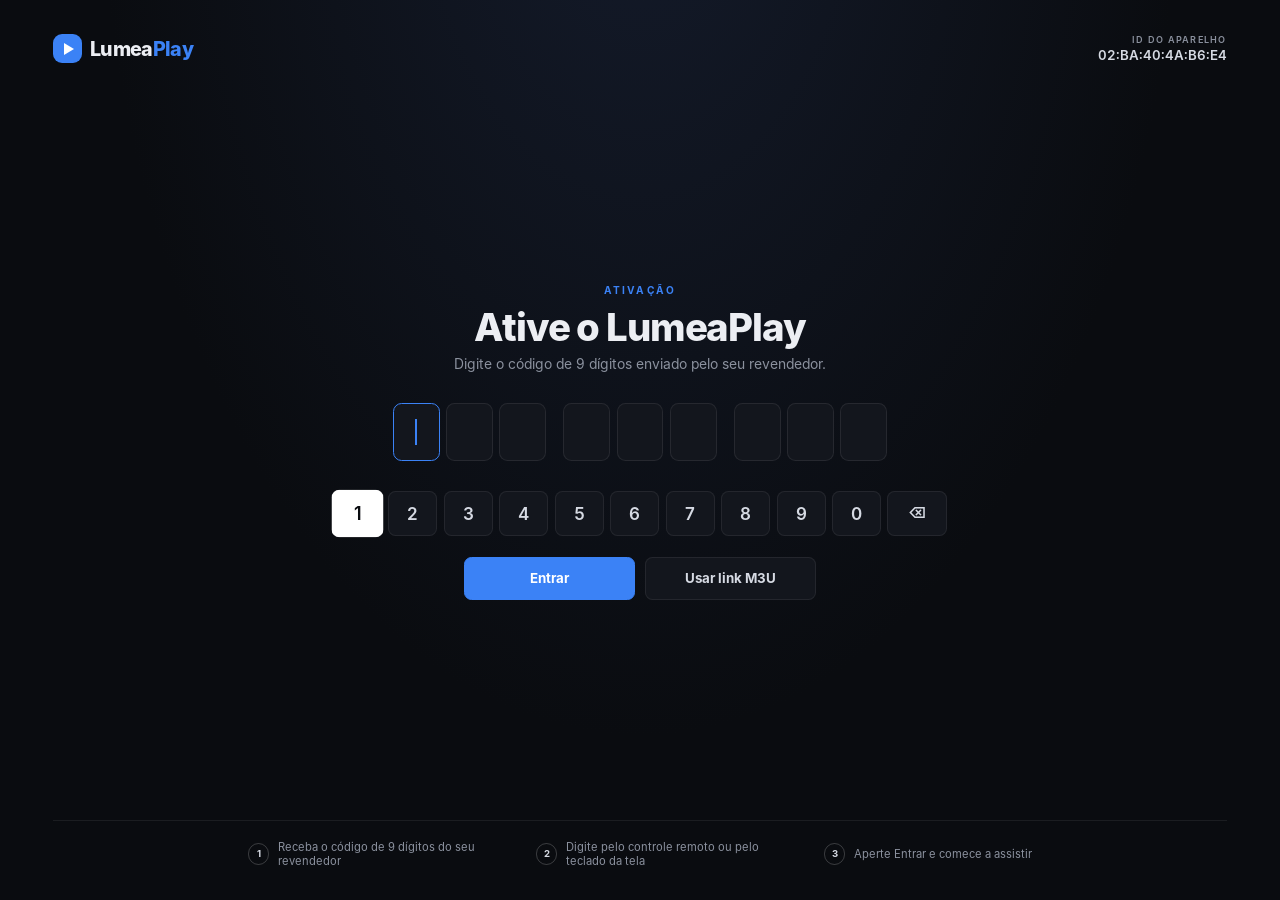
==== commit 34e6f85b: "Nova tela de ativação, criação de perfil, escolha de idioma (PT/EN) e tela de carregamento Co-Author" ====
--- a/web/tv/index.html
+++ b/web/tv/index.html
@@ -10,10 +10,11 @@
 <div class="glowbg"></div>
 <div id="app"></div>
 <div id="modal" class="hide"></div>
-<div id="loading" class="hide"><div class="spin"></div><div id="loadmsg">Carregando…</div></div>
+<div id="loading" class="hide"><div class="ld"><div class="logo"><b></b><span>Lumea<em>Play</em></span></div><div class="ld-bar"><i id="loadbar"></i></div><div id="loadmsg">Carregando…</div><div id="loadsub"></div></div></div>
 <div id="toast"></div>
 <div id="wp" class="hide"><video id="wv" playsinline></video><div class="ov"><h2 id="wt"></h2><div class="bar"><i id="wb"></i></div><div class="tm"><span id="wc"></span><span id="wd"></span></div></div></div>
 <script src="js/config.js"></script>
+<script src="js/i18n.js"></script>
 <script src="js/m3u.js"></script>
 <script src="js/app.js"></script>
 </body>
--- a/web/tv/css/app.css
+++ b/web/tv/css/app.css
@@ -417,3 +417,83 @@
 #toast:before{background:var(--blue);color:#fff}
 #loading{background:rgba(10,12,16,.94)}
 .spin{border-top-color:#fff}
+
+/* ============ Ativação nova ============ */
+.act2{display:flex;flex-direction:column;padding:3.2rem 5rem 3rem;background:radial-gradient(ellipse at 50% -20%,#141b2b 0%,transparent 60%),var(--bg)}
+.a2-top{display:flex;align-items:center;justify-content:space-between}
+.a2-dev{display:flex;flex-direction:column;align-items:flex-end;gap:.2rem}
+.a2-dev span{font-size:.85rem;letter-spacing:.14em;text-transform:uppercase;color:var(--mut);font-weight:600}
+.a2-dev b{font-size:1.25rem;font-weight:600;color:#d6dae3;font-variant-numeric:tabular-nums}
+.a2-main{flex:1;display:flex;flex-direction:column;align-items:center;justify-content:center}
+.a2-kicker{font-size:.95rem;letter-spacing:.22em;text-transform:uppercase;color:var(--blue);font-weight:700}
+.a2-main h1{font-size:3.6rem;font-weight:800;letter-spacing:-.03em;margin:.8rem 0 .6rem}
+.a2-sub{font-size:1.3rem;color:var(--mut);min-height:1.8rem;margin-bottom:2.6rem}
+.a2-sub.err{color:#f87171}
+.a2-code{display:flex;gap:1.6rem;margin-bottom:2.8rem}
+.a2-code .g{display:flex;gap:.6rem}
+.a2-code .d{width:4.4rem;height:5.4rem;border-radius:.8rem;background:var(--card);border:.12rem solid rgba(255,255,255,.08);display:grid;place-items:center;font-size:2.6rem;font-weight:700;font-variant-numeric:tabular-nums}
+.a2-code .d.fill{border-color:rgba(255,255,255,.22);background:var(--card2)}
+.a2-code .d.cur{border-color:var(--blue)}
+.a2-code .d.cur:after{content:"";width:.14rem;height:2.4rem;background:var(--blue);animation:blink 1s steps(2) infinite}
+.a2-code.shake{animation:shake .4s}
+@keyframes shake{20%,60%{transform:translateX(-.6rem)}40%,80%{transform:translateX(.6rem)}}
+.a2-keys{display:flex;gap:.6rem;margin-bottom:2rem}
+.a2-keys div{width:4.6rem;height:4.2rem;border-radius:.7rem;background:var(--card);border:1px solid var(--line);display:grid;place-items:center;font-size:1.6rem;font-weight:600;color:#d6dae3;transition:transform .1s}
+.a2-keys div.del{width:5.6rem;font-size:1.4rem}
+.a2-keys div.on{background:#fff;color:#0a0c10;transform:scale(1.06)}
+.a2-acts{display:flex;gap:1rem}
+.a2-btn{min-width:16rem;height:4rem;padding:0 2rem;border-radius:.7rem;display:grid;place-items:center;font-size:1.25rem;font-weight:700;background:var(--card);border:1px solid var(--line);color:#d6dae3;transition:transform .1s}
+.a2-btn.pri{background:var(--blue);border-color:var(--blue);color:#fff}
+.a2-btn.wide{width:100%;margin-top:2.4rem}
+.a2-btn.on{background:#fff;border-color:#fff;color:#0a0c10;transform:scale(1.04)}
+.a2-steps{display:flex;justify-content:center;gap:3rem;border-top:1px solid var(--line);padding-top:1.8rem}
+.a2-steps div{display:flex;align-items:center;gap:.8rem;font-size:1.05rem;color:var(--mut);max-width:24rem}
+.a2-steps b{width:2rem;height:2rem;border-radius:50%;border:1px solid rgba(255,255,255,.2);display:grid;place-items:center;font-size:.9rem;color:#d6dae3;flex:none}
+
+/* ============ Primeiro acesso: perfil e idioma ============ */
+.setup{display:flex;flex-direction:column;padding:3.2rem 5rem;background:radial-gradient(ellipse at 50% -20%,#141b2b 0%,transparent 60%),var(--bg)}
+.su-top{display:flex;align-items:center;justify-content:space-between}
+.su-step{font-size:1rem;letter-spacing:.14em;text-transform:uppercase;color:var(--mut);font-weight:600;padding:.5rem 1.1rem;border:1px solid var(--line);border-radius:2rem}
+.su-card{margin:auto;background:var(--card);border:1px solid var(--line);border-radius:1.4rem}
+.su-card h1{font-size:2.8rem;font-weight:800;letter-spacing:-.03em}
+.su-sub{font-size:1.2rem;color:var(--mut);margin:.5rem 0 1.8rem;min-height:1.6rem}
+.su-sub.err{color:#f87171}
+.np{display:flex;width:96rem;min-height:46rem}
+.np-l{width:30rem;flex:none;border-right:1px solid var(--line);display:flex;flex-direction:column;align-items:center;justify-content:center;gap:1rem}
+.np-av{width:12rem;height:12rem;border-radius:1.6rem;display:grid;place-items:center;font-size:5.4rem}
+.np-name{font-size:2rem;font-weight:700;margin-top:.8rem;max-width:26rem;overflow:hidden;text-overflow:ellipsis;white-space:nowrap}
+.np-tag{font-size:1rem;color:var(--mut);letter-spacing:.06em}
+.np-r{flex:1;padding:3rem 3.4rem}
+.np-avs{display:flex;gap:1rem;margin-bottom:1.6rem}
+.np-avs div{width:4.6rem;height:4.6rem;border-radius:.9rem;display:grid;place-items:center;font-size:2.2rem;opacity:.55;transition:transform .1s}
+.np-avs div.cur{opacity:1;outline:.14rem solid rgba(255,255,255,.4);outline-offset:.2rem}
+.np-avs div.on{opacity:1;outline:.2rem solid #fff;outline-offset:.2rem;transform:scale(1.08)}
+.np-field{height:4rem;border-radius:.7rem;background:var(--bg);border:1px solid rgba(255,255,255,.12);display:flex;align-items:center;padding:0 1.2rem;font-size:1.5rem;font-weight:600;margin-bottom:1.2rem}
+.np-field em{font-style:normal;color:#5c6270;font-weight:500}
+.np-field i.cur{width:.12rem;height:1.8rem;background:var(--blue);margin-left:.2rem;animation:blink 1s steps(2) infinite}
+.np-kb{display:grid;grid-template-columns:repeat(10,1fr);gap:.5rem}
+.np-kb div{height:3.2rem}
+.np-kb div.go{height:3.2rem;margin-top:0}
+.lang{width:62rem;padding:3.4rem 3.6rem;text-align:center}
+.lg-opts{display:flex;gap:1.4rem}
+.lg-opt{flex:1;position:relative;display:flex;flex-direction:column;align-items:center;gap:.4rem;padding:2.4rem 1rem 2rem;border-radius:1rem;background:var(--bg);border:.14rem solid var(--line);transition:transform .1s}
+.lg-opt .cc{width:3.6rem;height:3.6rem;border-radius:50%;display:grid;place-items:center;font-size:1.05rem;font-weight:800;letter-spacing:.06em;background:var(--card2);color:#d6dae3;margin-bottom:.8rem}
+.lg-opt b{font-size:1.7rem;font-weight:700}
+.lg-opt small{font-size:1rem;color:var(--mut)}
+.lg-opt .ck{position:absolute;top:1rem;right:1rem;width:1.8rem;height:1.8rem;border-radius:50%;display:grid;place-items:center;font-style:normal;font-size:1rem;font-weight:800}
+.lg-opt.sel{border-color:var(--blue)}
+.lg-opt.sel .ck{background:var(--blue);color:#fff}
+.lg-opt.sel .cc{background:var(--blue);color:#fff}
+.lg-opt.on{border-color:#fff;transform:scale(1.03)}
+
+/* ============ Tela de carregamento ============ */
+#loading{background:var(--bg)!important;gap:0}
+#loading .ld{width:40rem;display:flex;flex-direction:column;align-items:center}
+#loading .logo{font-size:2.6rem;margin-bottom:3rem}
+#loading .logo b{width:3.6rem;height:3.6rem;border-radius:1rem}
+.ld-bar{width:100%;height:.35rem;border-radius:1rem;background:rgba(255,255,255,.08);overflow:hidden;margin-bottom:1.6rem}
+.ld-bar i{display:block;height:100%;width:3%;background:var(--blue);border-radius:1rem;transition:width .3s}
+#loading.ind .ld-bar i{width:30%!important;animation:ldind 1.2s ease-in-out infinite}
+@keyframes ldind{0%{transform:translateX(-110%)}100%{transform:translateX(340%)}}
+#loadmsg{font-size:1.35rem;font-weight:600;color:#e3e6ec}
+#loadsub{font-size:1.05rem;color:var(--mut);margin-top:.5rem;min-height:1.4rem;font-variant-numeric:tabular-nums}
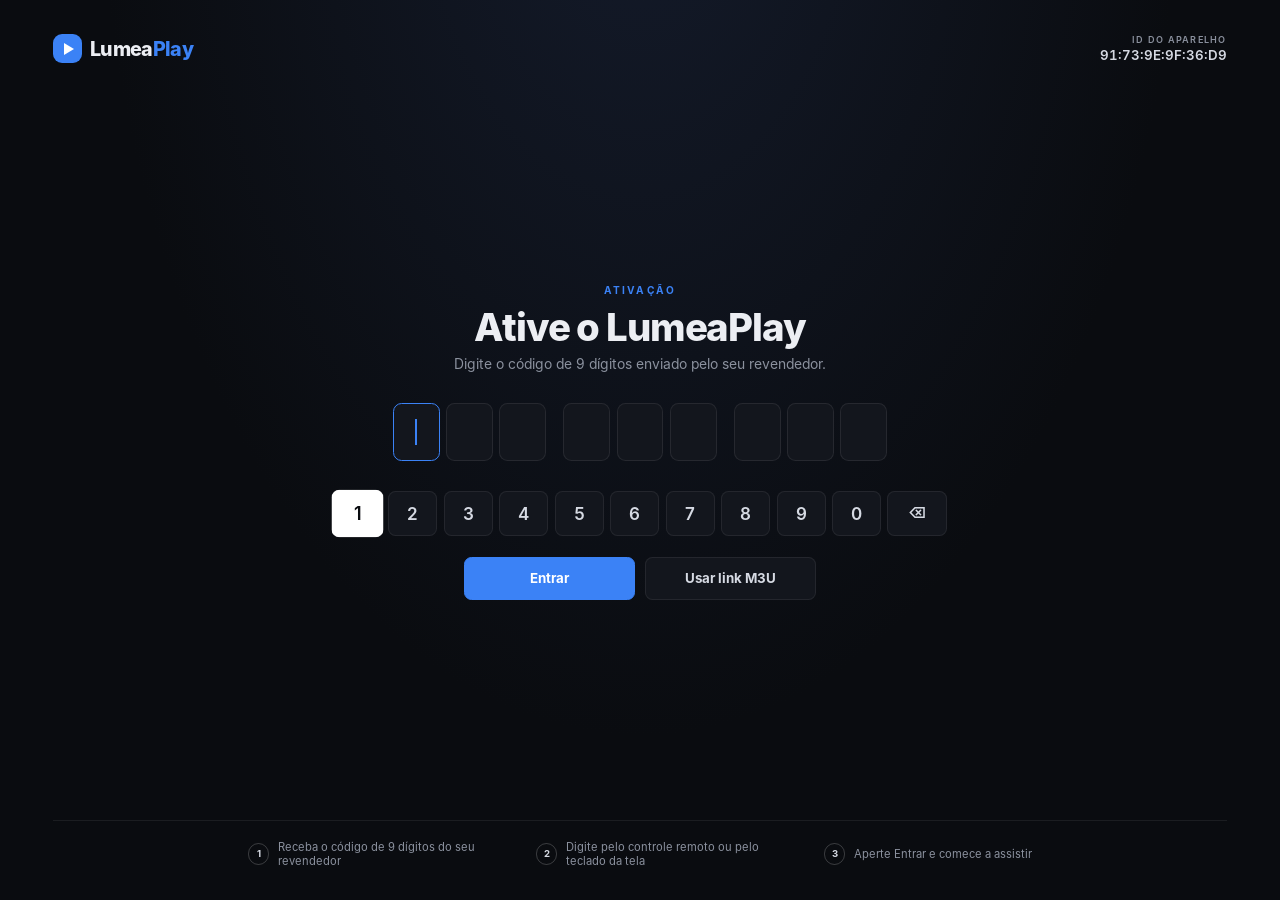
==== commit 547a3d2b: "Melhorias de qualidade de imagem no player Co-Authored-By: Claude Opus 5.5 <noreply@anthropic.com> C" ====
--- a/web/tv/index.html
+++ b/web/tv/index.html
@@ -12,7 +12,8 @@
 <div id="modal" class="hide"></div>
 <div id="loading" class="hide"><div class="ld"><div class="logo"><b></b><span>Lumea<em>Play</em></span></div><div class="ld-bar"><i id="loadbar"></i></div><div id="loadmsg">Carregando…</div><div id="loadsub"></div></div></div>
 <div id="toast"></div>
-<div id="wp" class="hide"><video id="wv" playsinline></video><div class="ov"><h2 id="wt"></h2><div class="bar"><i id="wb"></i></div><div class="tm"><span id="wc"></span><span id="wd"></span></div></div></div>
+<div id="wp" class="hide"><video id="wv" playsinline></video><div class="ov"><h2 id="wt"></h2><div class="bar"><i id="wb"></i></div><div class="tm"><span id="wc"></span><span id="wq"></span><span id="wd"></span></div></div></div>
+<script src="js/hls.min.js"></script>
 <script src="js/config.js"></script>
 <script src="js/i18n.js"></script>
 <script src="js/m3u.js"></script>
--- a/web/tv/css/app.css
+++ b/web/tv/css/app.css
@@ -497,3 +497,4 @@
 @keyframes ldind{0%{transform:translateX(-110%)}100%{transform:translateX(340%)}}
 #loadmsg{font-size:1.35rem;font-weight:600;color:#e3e6ec}
 #loadsub{font-size:1.05rem;color:var(--mut);margin-top:.5rem;min-height:1.4rem;font-variant-numeric:tabular-nums}
+#wp #wq{font-weight:600;color:#fff;font-variant-numeric:tabular-nums}
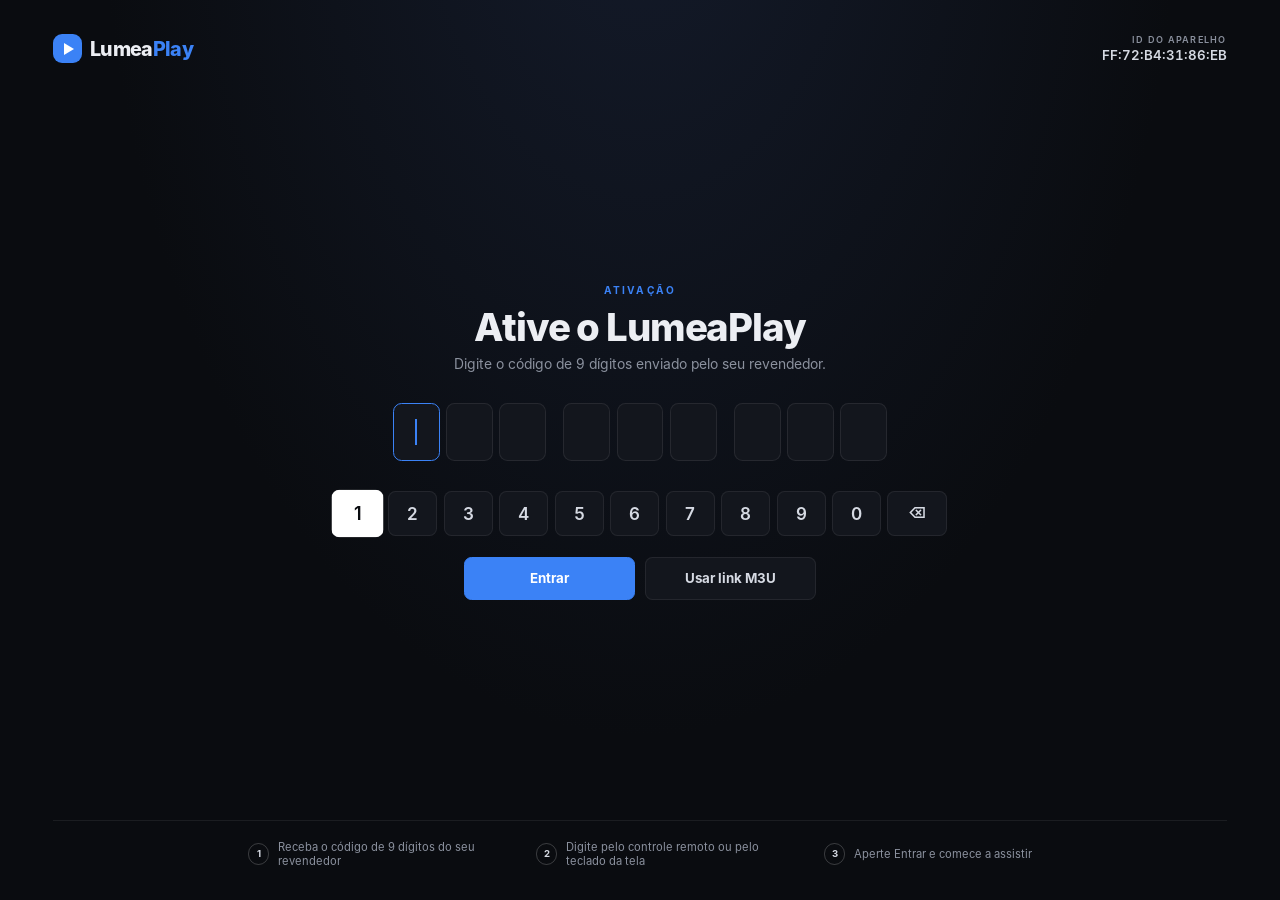
==== commit c95d9eb3: "Player novo: painel de canais com guia, barra de tempo e controles para filmes, séries e Playback Co" ====
--- a/web/tv/index.html
+++ b/web/tv/index.html
@@ -12,7 +12,11 @@
 <div id="modal" class="hide"></div>
 <div id="loading" class="hide"><div class="ld"><div class="logo"><b></b><span>Lumea<em>Play</em></span></div><div class="ld-bar"><i id="loadbar"></i></div><div id="loadmsg">Carregando…</div><div id="loadsub"></div></div></div>
 <div id="toast"></div>
-<div id="wp" class="hide"><video id="wv" playsinline></video><div class="ov"><h2 id="wt"></h2><div class="bar"><i id="wb"></i></div><div class="tm"><span id="wc"></span><span id="wq"></span><span id="wd"></span></div></div></div>
+<div id="wp" class="hide"><video id="wv" playsinline></video><div id="wbig" class="hide"><svg viewBox="0 0 24 24"><rect x="6" y="5" width="4.2" height="14" rx="1"/><rect x="13.8" y="5" width="4.2" height="14" rx="1"/></svg></div>
+<div class="ov"><div class="wtop"><div class="wl"><div class="wk"><span id="wkind" class="bd live"></span><span id="wqual" class="bd hide"></span></div><h2 id="wt"></h2><p id="ws"></p></div><div class="wr"><b id="wclk"></b><span id="wq"></span></div></div>
+<div class="wbot"><div id="wlive"><div class="wlogo" id="wlogo"></div><div class="wtx"><div class="wch"><em id="wnum"></em><b id="wname"></b></div><p id="wnow"></p><div class="wpb"><i id="wnb"></i></div><small id="wnext"></small></div></div>
+<div id="wvod" class="hide"><div class="wseek"><s id="wbuf"></s><i id="wb"></i><u id="wkn"></u></div><div class="wctl"><span id="wc"></span><div class="wbtns"><span class="cb" id="wrw"></span><span class="cb pri" id="wpp"></span><span class="cb" id="wff"></span></div><span id="wd"></span></div></div>
+<div class="whint" id="whint"></div></div></div></div>
 <script src="js/hls.min.js"></script>
 <script src="js/config.js"></script>
 <script src="js/i18n.js"></script>
--- a/web/tv/css/app.css
+++ b/web/tv/css/app.css
@@ -498,3 +498,109 @@
 #loadmsg{font-size:1.35rem;font-weight:600;color:#e3e6ec}
 #loadsub{font-size:1.05rem;color:var(--mut);margin-top:.5rem;min-height:1.4rem;font-variant-numeric:tabular-nums}
 #wp #wq{font-weight:600;color:#fff;font-variant-numeric:tabular-nums}
+
+/* ============ Aba Playback ============ */
+.pb-left{position:absolute;left:3rem;top:8.3rem;bottom:2rem;width:31rem;display:flex;flex-direction:column}
+.pb-main{position:absolute;left:36rem;right:3rem;top:8.3rem;bottom:2rem;display:flex;flex-direction:column;min-width:0}
+.pb-ch{display:flex;align-items:center;gap:1.6rem;height:9rem;flex:none;padding:0 1.8rem;background:var(--card);border:1px solid var(--line);border-radius:1.2rem}
+.pb-ch .th{width:10rem;height:6rem;border-radius:.7rem;overflow:hidden;background:#151c2e;flex:none}
+.pb-ch .th .lgo{width:100%;height:100%;border-radius:0;font-size:1.6rem}
+.pb-ch .tx{flex:1;min-width:0}
+.pb-ch h2{font-size:2.2rem;font-weight:700;letter-spacing:-.02em}
+.pb-ch p{color:#9aa0ad;font-size:1.1rem;margin-top:.35rem}
+.pb-ch .rec{flex:none;font-size:.95rem;font-weight:700;letter-spacing:.14em;color:#d6dae3;padding:.55rem 1rem;border-radius:2rem;background:rgba(255,255,255,.06)}
+.pb-ch .rec{color:#cfd3dc}.pb-ch .rec::first-letter{color:#e5484d}
+.pb-days{display:flex;gap:.8rem;margin:1.3rem 0;flex:none;min-height:5.2rem}
+.dy{width:9.4rem;height:5.2rem;border-radius:.9rem;background:var(--card);border:.14rem solid var(--line);display:flex;flex-direction:column;align-items:center;justify-content:center;gap:.15rem;transition:transform .1s}
+.dy small{font-size:.85rem;letter-spacing:.1em;text-transform:uppercase;color:var(--mut);font-weight:700}
+.dy b{font-size:1.35rem;font-weight:700;color:#d6dae3}
+.dy.sel{border-color:var(--blue);background:rgba(59,130,246,.12)}
+.dy.sel small{color:#8fb6ff}
+.dy.on{background:#fff;border-color:#fff;transform:scale(1.05)}
+.dy.on small,.dy.on b{color:#0a0c10}
+.pb-body{flex:1;display:flex;gap:1.4rem;min-height:0}
+.pb-progs{flex:1;min-width:0;display:flex;flex-direction:column;background:var(--card);border:1px solid var(--line);border-radius:1.2rem;padding:1.2rem 1.3rem .6rem}
+.pb-ph{display:flex;align-items:center;gap:.9rem;height:2.6rem;flex:none;padding:0 .3rem .6rem}
+.pb-ph:before{content:"";width:.3rem;height:1.5rem;background:var(--blue);border-radius:1rem}
+.pb-ph .lbl{font-size:1.1rem;font-weight:800;letter-spacing:.08em;text-transform:uppercase}
+.pb-ph em{margin-left:auto;font-style:normal;color:var(--mut);font-weight:600;font-size:1rem}
+.pb-plist{flex:1;position:relative}
+.pr{display:flex;align-items:center;gap:1.4rem;height:calc(100% - .5rem);margin-top:.25rem;padding:0 1.2rem;border-radius:.8rem;border:.14rem solid transparent;transition:background .12s}
+.pr .tm{width:4.6rem;flex:none;font-weight:700;font-size:1.2rem;color:#cfd3dc;font-variant-numeric:tabular-nums}
+.pr .tx{flex:1;min-width:0;display:flex;flex-direction:column;gap:.15rem}
+.pr .tx b{font-size:1.3rem;font-weight:600}
+.pr .tx small{font-size:.98rem;color:var(--mut);font-variant-numeric:tabular-nums}
+.pr .tg{font-style:normal;font-size:.82rem;font-weight:800;letter-spacing:.1em;color:#fff;background:#e5484d;padding:.3rem .7rem;border-radius:.4rem}
+.pr .pl{width:2.6rem;height:2.6rem;border-radius:50%;display:grid;place-items:center;background:rgba(255,255,255,.06);color:#9aa0ad;flex:none}
+.pr .pl svg{width:1rem;height:1rem;margin-left:.15rem}
+.pr.on{background:var(--card2);border-color:#fff}
+.pr.on .pl{background:var(--blue);color:#fff}
+.pb-info{width:40rem;flex:none;background:var(--card);border:1px solid var(--line);border-radius:1.2rem;padding:1.6rem 1.8rem;overflow:hidden}
+.pb-info h2{font-size:2rem;font-weight:700;letter-spacing:-.02em;line-height:1.2;display:-webkit-box;-webkit-line-clamp:2;-webkit-box-orient:vertical;overflow:hidden}
+.pb-info .sub{color:#9aa0ad;font-size:1.05rem;margin-top:.5rem}
+.pb-info .desc{-webkit-line-clamp:6}
+
+/* Aba Canais: coluna de categorias/canais maior */
+.lv-left{width:45rem}
+.lv-pv{left:50rem}
+.lv-now{left:50rem;width:36.5rem}
+.lv-next{left:88rem}
+.lc.cat .tx b{font-size:1.5rem}
+.lc.cat .tx{padding-left:1.6rem}
+.lc .cnt{font-size:1.1rem}
+.lc .th{width:9rem}
+.lc .tx b{font-size:1.5rem}
+.lc small{font-size:1.08rem}
+.lc .no{font-size:1.1rem}
+.lc .q{font-size:.85rem}
+.lv-head .lbl{font-size:1.25rem}
+
+/* ============ Player (TV / site) — mesmo visual do APK ============ */
+#wp .ov{position:absolute;inset:0;padding:0;background:none;opacity:0;transition:opacity .25s;pointer-events:none}
+#wp .ov.show{opacity:1}
+.wtop{position:absolute;left:0;right:0;top:0;height:16rem;padding:3.2rem 5rem 0;display:flex;align-items:flex-start;background:linear-gradient(180deg,rgba(0,0,0,.85),rgba(0,0,0,.4) 55%,transparent)}
+.wl{flex:1;min-width:0}
+.wk{display:flex;gap:.7rem;align-items:center}
+.bd{font-size:.85rem;font-weight:700;letter-spacing:.1em;padding:.25rem .7rem;border-radius:.35rem;background:rgba(255,255,255,.15);color:#e6e9f0}
+.bd.live{background:#e5484d;color:#fff}
+#wp h2#wt{font-size:2.7rem;font-weight:700;letter-spacing:-.02em;margin:.9rem 0 .2rem;white-space:nowrap;overflow:hidden;text-overflow:ellipsis;max-width:80rem}
+#ws{font-size:1.15rem;color:#a3a9b5;white-space:nowrap;overflow:hidden;text-overflow:ellipsis;max-width:80rem}
+.wr{display:flex;flex-direction:column;align-items:flex-end;gap:.8rem}
+#wclk{font-size:2.2rem;font-weight:700;font-variant-numeric:tabular-nums}
+#wp #wq{font-size:.95rem;font-weight:600;color:#c9cdd6;background:rgba(19,22,29,.7);border:1px solid rgba(255,255,255,.12);border-radius:2rem;padding:.4rem 1.1rem}
+#wp #wq:empty{display:none}
+.wbot{position:absolute;left:0;right:0;bottom:0;padding:9rem 5rem 3rem;background:linear-gradient(0deg,rgba(0,0,0,.95),rgba(0,0,0,.6) 55%,transparent)}
+#wlive{display:flex;align-items:center;gap:2.2rem}
+.wlogo{width:13rem;height:8rem;flex:none;border-radius:1rem;background:rgba(19,22,29,.9);border:1px solid rgba(255,255,255,.12);display:grid;place-items:center;position:relative;overflow:hidden}
+.wlogo span{font-size:2.4rem;font-weight:800;color:#5c6270}
+.wlogo img{position:absolute;inset:0;width:100%;height:100%;object-fit:contain;padding:.9rem;background:#13161d}
+.wtx{flex:1;min-width:0}
+.wch{display:flex;align-items:baseline;gap:1.1rem}
+.wch em{font-style:normal;font-size:2.4rem;font-weight:800;color:var(--blue)}
+.wch em:empty{display:none}
+.wch b{font-size:2.4rem;font-weight:700;white-space:nowrap;overflow:hidden;text-overflow:ellipsis}
+#wnow{font-size:1.25rem;color:#e6e9f0;margin-top:.5rem;white-space:nowrap;overflow:hidden;text-overflow:ellipsis}
+#wnow b,#wnext b{font-weight:700;margin-right:.8rem}
+#wnow em{font-style:normal;color:#8b919e;margin-left:1.2rem;font-variant-numeric:tabular-nums}
+.wpb{height:.3rem;background:rgba(255,255,255,.18);border-radius:1rem;margin:.9rem 0 .7rem;overflow:hidden;max-width:70rem}
+.wpb i{display:block;height:100%;background:var(--blue)}
+#wnext{display:block;font-size:1.05rem;color:#8b919e;white-space:nowrap;overflow:hidden;text-overflow:ellipsis}
+.wseek{position:relative;height:.5rem;background:rgba(255,255,255,.2);border-radius:1rem;margin:0 .7rem}
+.wseek s,.wseek i{position:absolute;left:0;top:0;bottom:0;border-radius:1rem;text-decoration:none}
+.wseek s{background:rgba(255,255,255,.3)}
+.wseek i{background:var(--blue)}
+.wseek u{position:absolute;top:50%;width:1.5rem;height:1.5rem;margin:-.75rem 0 0 -.75rem;border-radius:50%;background:#fff;box-shadow:0 0 0 .35rem rgba(59,130,246,.35)}
+.wctl{display:flex;align-items:center;justify-content:space-between;margin-top:1.4rem}
+.wctl>span{width:24rem;font-size:1.25rem;font-weight:600;font-variant-numeric:tabular-nums}
+#wd{text-align:right;color:#a3a9b5}
+.wbtns{display:flex;align-items:center;gap:2rem}
+.cb{width:4.6rem;height:4.6rem;border-radius:50%;background:rgba(255,255,255,.15);display:grid;place-items:center}
+.cb svg{width:1.9rem;height:1.9rem;fill:#fff}
+.cb.pri{width:6rem;height:6rem;background:#fff}
+.cb.pri svg{width:2.3rem;height:2.3rem;fill:#0a0c10}
+.whint{display:flex;gap:2.6rem;margin-top:2rem;font-size:1rem;color:#8b919e}
+.whint b{display:inline-grid;place-items:center;min-width:2.2rem;height:1.7rem;padding:0 .5rem;margin-right:.6rem;border-radius:.35rem;background:rgba(255,255,255,.15);color:#e6e9f0;font-size:.85rem}
+.whint b.red{min-width:1.7rem;width:1.7rem;padding:0;border-radius:50%;background:#e5484d}
+#wbig{position:absolute;left:50%;top:50%;width:9rem;height:9rem;margin:-4.5rem 0 0 -4.5rem;border-radius:50%;background:rgba(0,0,0,.6);border:.15rem solid rgba(255,255,255,.35);display:grid;place-items:center;z-index:1}
+#wbig svg{width:3.4rem;height:3.4rem;fill:#fff}
+.whint span{display:inline-flex;align-items:center}
